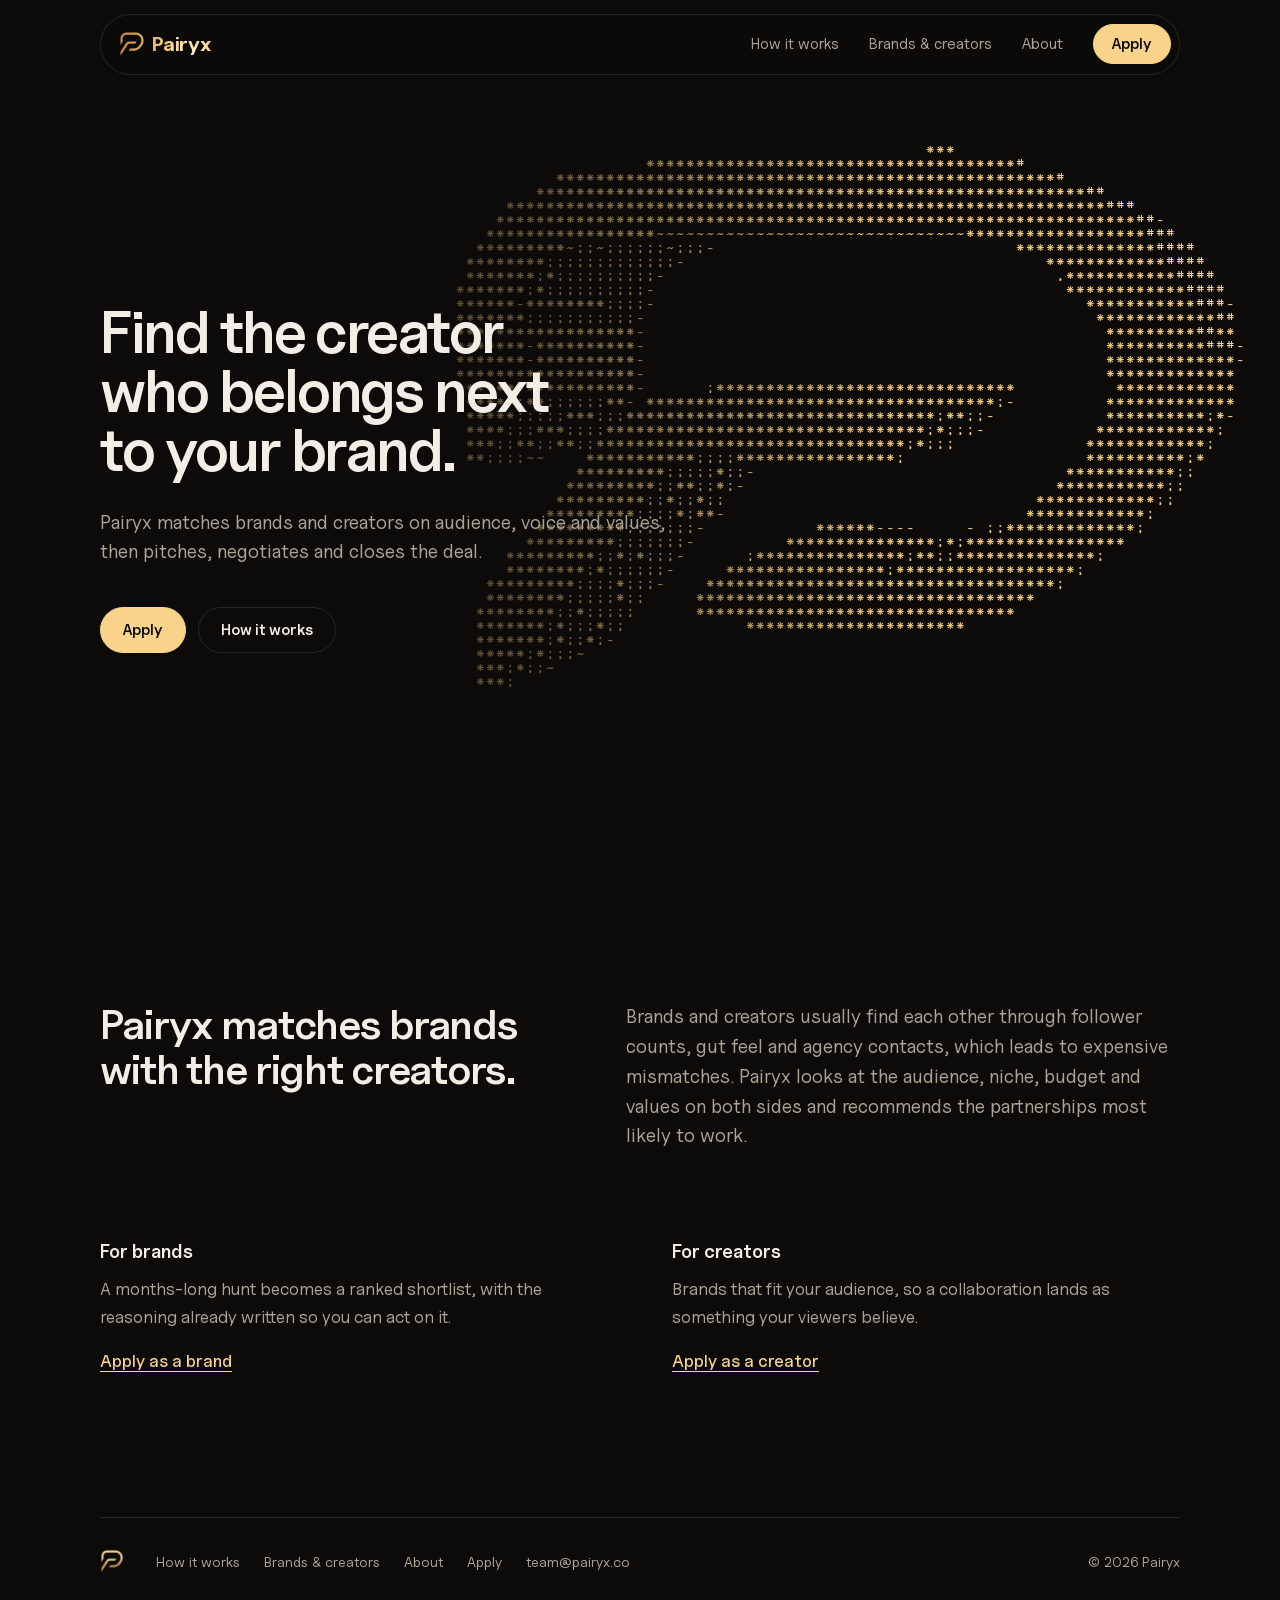
==== index.html @ a013f2ff "Make the logo one gold object and redo the phone menu The P and the wordmark are now a single lockup" ====
<!DOCTYPE html>
<html lang="en">
<head>
<meta charset="utf-8">
<meta name="viewport" content="width=device-width, initial-scale=1">
<title>Pairyx: brand and creator matchmaking</title>
<meta name="description" content="Pairyx matches brands and creators on audience, voice and values, then pitches, negotiates and closes the deal.">
<link rel="canonical" href="https://pairyx.co/">
<meta property="og:type" content="website">
<meta property="og:url" content="https://pairyx.co/">
<meta property="og:title" content="Pairyx: brand and creator matchmaking">
<meta property="og:description" content="Pairyx matches brands and creators on audience, voice and values, then pitches, negotiates and closes the deal.">
<meta property="og:image" content="https://pairyx.co/uploads/pairyx-og.png?v=2">
<meta property="og:image:width" content="1200">
<meta property="og:image:height" content="630">
<meta property="og:image:alt" content="The gold Pairyx logo over a global network world map">
<meta name="twitter:card" content="summary_large_image">
<meta name="twitter:title" content="Pairyx: brand and creator matchmaking">
<meta name="twitter:description" content="Pairyx matches brands and creators on audience, voice and values, then pitches, negotiates and closes the deal.">
<meta name="twitter:image" content="https://pairyx.co/uploads/pairyx-og.png?v=2">
<meta name="twitter:image:alt" content="The gold Pairyx logo over a global network world map">
<meta name="theme-color" content="#0c0b09">
<link rel="icon" type="image/png" sizes="512x512" href="/uploads/favicon-big.png?v=4">
<link rel="preconnect" href="https://fonts.googleapis.com">
<link rel="preconnect" href="https://fonts.gstatic.com" crossorigin>
<link rel="preload" href="/fonts/UncutSans-Variable.woff2" as="font" type="font/woff2" crossorigin>
<link href="https://fonts.googleapis.com/css2?family=Space+Mono&amp;display=swap" rel="stylesheet">
<link rel="stylesheet" href="/styles.css?v=8">
</head>
<body>
<a class="skip" href="#main">Skip to content</a>

<header class="nav" id="nav">
  <div class="nav-pill">
    <a class="brand" href="/" aria-label="Pairyx home"><svg class="lockup" viewBox="0 0 92 28" width="92" height="28" aria-hidden="true" focusable="false"><defs><radialGradient id="px-light" gradientUnits="userSpaceOnUse" cx="30" cy="8" r="78"><stop offset="0" stop-color="#fff5d8"/><stop offset=".3" stop-color="#f9d38a"/><stop offset=".72" stop-color="#d9a256"/><stop offset="1" stop-color="#b8823f"/></radialGradient><mask id="px-p" maskUnits="userSpaceOnUse" x="0" y="0" width="28" height="28"><image href="/uploads/PL-tight.png" x="0" y="1" width="26" height="26"/></mask></defs><g fill="url(#px-light)"><rect width="28" height="28" mask="url(#px-p)"/><text x="32.5" y="20.6">Pairyx</text></g></svg></a>
    <nav class="links" id="nav-links" aria-label="Main">
      <span class="links-hl" aria-hidden="true"></span>
      <a href="/how-it-works/">How it works<span class="sub">From brief to signed contract</span></a>
      <a href="/brands-and-creators/">Brands &amp; creators<span class="sub">What each side tells us</span></a>
      <a href="/about/">About<span class="sub">The three founders</span></a>
    </nav>
    <a class="btn btn-gold" href="/apply/"><span class="roll" data-label="Apply"><span>Apply</span></span></a>
    <button class="nav-toggle" type="button" aria-expanded="false" aria-controls="nav-links" aria-label="Menu"><span></span><span></span></button>
    <p class="menu-foot"><a href="mailto:team@pairyx.co">team@pairyx.co</a></p>
  </div>
</header>

<main id="main">
  <section class="hero">
    <div class="hero-ascii" aria-hidden="true"><pre id="px-ascii">                                                                                </pre></div>
    <div class="wrap">
      <div class="hero-copy">
        <h1>Find the creator who belongs next to your brand.</h1>
        <p class="lead">Pairyx matches brands and creators on audience, voice and values, then pitches, negotiates and closes the deal.</p>
        <div class="actions">
          <a class="btn btn-gold" href="/apply/"><span class="roll" data-label="Apply"><span>Apply</span></span></a>
          <a class="btn" href="/how-it-works/"><span class="roll" data-label="How it works"><span>How it works</span></span></a>
        </div>
      </div>
    </div>
  </section>

  <section class="section">
    <div class="wrap">
      <div class="intro">
        <h2>Pairyx matches brands with the right creators.</h2>
        <p class="lead">Brands and creators usually find each other through follower counts, gut feel and agency contacts, which leads to expensive mismatches. Pairyx looks at the audience, niche, budget and values on both sides and recommends the partnerships most likely to work.</p>
      </div>
      <div class="sides-brief">
        <div>
          <h3>For brands</h3>
          <p>A months-long hunt becomes a ranked shortlist, with the reasoning already written so you can act on it.</p>
          <a class="textlink" href="/apply/?role=brand">Apply as a brand</a>
        </div>
        <div>
          <h3>For creators</h3>
          <p>Brands that fit your audience, so a collaboration lands as something your viewers believe.</p>
          <a class="textlink" href="/apply/?role=creator">Apply as a creator</a>
        </div>
      </div>
    </div>
  </section>
</main>

<footer class="foot">
  <div class="wrap foot-in">
    <a href="/" aria-label="Pairyx home"><img src="/uploads/PL-tight.png" alt="" width="24" height="24"></a>
    <nav aria-label="Footer">
      <a href="/how-it-works/">How it works</a>
      <a href="/brands-and-creators/">Brands &amp; creators</a>
      <a href="/about/">About</a>
      <a href="/apply/">Apply</a>
      <a href="mailto:team@pairyx.co">team@pairyx.co</a>
    </nav>
    <span>© 2026 Pairyx</span>
  </div>
</footer>

<script src="/app.js?v=7"></script>
</body>
</html>
---- styles.css ----
/* Pairyx: shared styles for every page. Black and gold, set in Uncut Sans
   (Kasper Nordkvist, SIL OFL, /fonts) with headlines apart by weight and size;
   only the ASCII P keeps its own monospace (Space Mono). */

@font-face {
  font-family: 'Uncut Sans';
  src: url('/fonts/UncutSans-Variable.woff2') format('woff2');
  font-weight: 300 700;
  font-display: swap;
}

:root {
  --black: #0c0b09;
  --black-2: #15130f;
  --gold: #f9d38a;
  --gold-hi: #ffe4ad;
  --ink: #f2eee6;
  --ink-2: #aba497;     /* 8:1 on --black */
  --line: rgba(242, 238, 230, 0.12);
  --veil: rgba(242, 238, 230, 0.07);

  --font: 'Uncut Sans', -apple-system, BlinkMacSystemFont, 'Helvetica Neue', sans-serif;

  --wrap: 1160px;
  --gutter: clamp(20px, 4vw, 40px);
  --nav-space: 96px;    /* room for the floating nav */
  --ease: cubic-bezier(.16, .8, .3, 1);
  --ease-quart: cubic-bezier(.25, 1, .5, 1);
}

* { box-sizing: border-box; }
body {
  margin: 0;
  background: var(--black);
  color: var(--ink);
  font: 400 17px/1.65 var(--font);
  -webkit-font-smoothing: antialiased;
  overflow-x: hidden;
}
::selection { background: var(--gold); color: var(--black); }
img { display: block; max-width: 100%; }
a { color: inherit; }
:focus-visible { outline: 2px solid var(--gold); outline-offset: 3px; }

.skip { position: absolute; left: -9999px; top: 8px; z-index: 100; background: var(--gold); color: var(--black); padding: 8px 14px; text-decoration: none; }
.skip:focus { left: 8px; }

.wrap { max-width: var(--wrap); margin: 0 auto; padding: 0 var(--gutter); }

/* ---------------------------------------------------------------- type */

h1, h2 { font-weight: 600; letter-spacing: -0.035em; margin: 0; text-wrap: balance; }
h1 { font-size: clamp(42px, 5.4vw, 80px); line-height: 1; }
h2 { font-size: clamp(30px, 3.2vw, 44px); line-height: 1.08; letter-spacing: -0.028em; }
h3 { font-size: 19px; font-weight: 600; line-height: 1.35; margin: 0; }
p { margin: 0; }
.lead { font-size: clamp(18px, 1.5vw, 21px); line-height: 1.55; color: var(--ink-2); max-width: 36em; }

/* ---------------------------------------------------------------- buttons */

.btn {
  display: inline-flex; align-items: center; justify-content: center;
  min-height: 46px; padding: 0 22px; border-radius: 100px;
  border: 1px solid var(--line); background: transparent; color: var(--ink);
  font: 600 15px/1 var(--font); text-decoration: none; cursor: pointer;
  transition: background-color .25s, border-color .25s, color .25s, transform .2s var(--ease-quart);
}
.btn:hover { border-color: rgba(242, 238, 230, 0.32); background: var(--veil); }
.btn:active { transform: scale(0.97); }
.btn-gold { background: var(--gold); border-color: var(--gold); color: var(--black); }
.btn-gold:hover { background: var(--gold-hi); border-color: var(--gold-hi); }
.actions { display: flex; flex-wrap: wrap; gap: 12px; }

/* The label rolls up on hover and a copy rolls in under it. The copy is a
   pseudo-element with empty alt text, so screen readers hear the label once. */
.roll { display: inline-grid; overflow: hidden; line-height: 1.25; }
.roll > span, .roll::after { grid-area: 1 / 1; transition: transform .45s var(--ease-quart); }
.roll::after { content: attr(data-label); content: attr(data-label) / ""; transform: translateY(110%); }
.btn:hover .roll > span { transform: translateY(-110%); }
.btn:hover .roll::after { transform: none; }

.textlink { color: var(--gold); font-weight: 500; text-decoration: underline; text-decoration-thickness: 1px; text-underline-offset: 4px; transition: color .2s; }
.textlink:hover { color: var(--ink); }

/* ---------------------------------------------------------------- nav: a floating pill */

.nav { position: fixed; top: 14px; left: 0; right: 0; z-index: 50; padding: 0 var(--gutter); pointer-events: none; }
.nav-pill {
  pointer-events: auto; max-width: 1080px; margin: 0 auto;
  display: flex; align-items: center; gap: 6px; min-height: 58px; padding: 8px 8px 8px 18px;
  border-radius: 99px; border: 1px solid rgba(242, 238, 230, 0.1);
  background: rgba(12, 11, 9, 0.5);
  -webkit-backdrop-filter: blur(14px) saturate(140%); backdrop-filter: blur(14px) saturate(140%);
  transition: background-color .3s;
}
.nav.is-scrolled .nav-pill { background: rgba(12, 11, 9, 0.82); }

.brand { display: flex; align-items: center; gap: 10px; text-decoration: none; margin-right: auto; }
/* The logo is one object: the P and a bold "Pairyx" share a single gold light,
   as in the brand's own lockup. app.js moves the light (#px-light) so it drifts
   and leans toward the pointer. */
.lockup { display: block; width: 92px; height: 28px; overflow: visible; transition: transform .5s var(--ease-quart); }
.lockup text { font-family: var(--font); font-size: 20px; font-weight: 700; letter-spacing: -0.02em; }
.lockup mask { mask-type: alpha; }
.brand:hover .lockup { transform: scale(1.04); }

.links { position: relative; display: flex; gap: 2px; margin-right: 10px; }
.links a { position: relative; z-index: 1; padding: 9px 14px; border-radius: 99px; color: var(--ink-2); font-size: 15px; text-decoration: none; transition: color .2s; }
.links a:hover, .links a[aria-current="page"] { color: var(--ink); }
/* the current page wears a small gold dot */
.links .sub, .menu-foot { display: none; }
.links a[aria-current="page"]::after { content: ''; position: absolute; left: 50%; bottom: 2px; width: 4px; height: 4px; border-radius: 50%; background: var(--gold); transform: translateX(-50%); }
/* a soft pill that slides to whichever link you point at */
.links-hl { position: absolute; z-index: 0; top: 0; left: 0; height: 100%; width: var(--hl-w, 0); border-radius: 99px; background: var(--veil); opacity: 0; transform: translateX(var(--hl-x, 0)); transition: transform .4s var(--ease-quart), width .4s var(--ease-quart), opacity .2s; pointer-events: none; }
.links-hl.is-on { opacity: 1; }
.nav .btn { min-height: 40px; padding: 0 18px; }

.nav-toggle { display: none; width: 40px; height: 40px; border-radius: 50%; border: 1px solid var(--line); background: transparent; color: var(--ink); cursor: pointer; flex-direction: column; align-items: center; justify-content: center; gap: 5px; padding: 0; }
.nav-toggle span { display: block; width: 15px; height: 1.5px; border-radius: 1px; background: currentColor; transition: transform .35s var(--ease-quart); }
.nav.is-open .nav-toggle span:first-child { transform: translateY(3.25px) rotate(45deg); }
.nav.is-open .nav-toggle span:last-child { transform: translateY(-3.25px) rotate(-45deg); }

/* ---------------------------------------------------------------- page scaffolding */

.page-head { padding: calc(var(--nav-space) + clamp(40px, 7vw, 96px)) 0 clamp(40px, 5vw, 72px); }
.page-head .lead { margin-top: 24px; }
.section { padding: clamp(56px, 8vw, 112px) 0; }
.closing { padding: clamp(56px, 8vw, 112px) 0 clamp(80px, 10vw, 136px); }
.closing h2 { max-width: 14em; }
.closing p { margin-top: 18px; }
.closing .actions { margin-top: 32px; }

/* one quiet arrival per page: the headline, then what follows it */
@media (prefers-reduced-motion: no-preference) {
  .hero-copy > *, .page-head .wrap > * { animation: rise .9s var(--ease-quart) both; }
  .hero-copy > :nth-child(2), .page-head .wrap > :nth-child(2) { animation-delay: .08s; }
  .hero-copy > :nth-child(3) { animation-delay: .16s; }
  @keyframes rise { from { opacity: 0; transform: translateY(14px); } to { opacity: 1; transform: none; } }

}

/* ---------------------------------------------------------------- home */

.hero { position: relative; overflow: hidden; min-height: 100svh; display: flex; align-items: center; padding-top: 56px; }
.hero-ascii { position: absolute; right: -2%; top: 0; bottom: 0; display: flex; align-items: center; pointer-events: none; }
#px-ascii {
  font-family: 'Space Mono', monospace; font-size: clamp(7px, 1.2vw, 14px); line-height: 1; letter-spacing: 1px;
  white-space: pre; margin: 0; color: var(--gold); user-select: none;
}
/* keeps the headline readable where it crosses the P */
.hero::after { content: ''; position: absolute; inset: 0; pointer-events: none; background: linear-gradient(90deg, rgba(12, 11, 9, 0.94) 0%, rgba(12, 11, 9, 0.6) 42%, rgba(12, 11, 9, 0) 70%); }
.hero .wrap { position: relative; z-index: 1; width: 100%; }
.hero-copy { max-width: 600px; padding: 72px 0; }
.hero-copy h1 { font-size: clamp(42px, 4.6vw, 68px); }
.hero-copy .lead { margin-top: 28px; max-width: 30em; }
.hero-copy .actions { margin-top: 40px; }

.intro { display: grid; grid-template-columns: minmax(0, 5fr) minmax(0, 6fr); gap: 24px 64px; align-items: start; }
.sides-brief { margin-top: clamp(56px, 7vw, 88px); display: grid; grid-template-columns: repeat(2, minmax(0, 1fr)); gap: 40px 64px; }
.sides-brief p { margin-top: 10px; color: var(--ink-2); max-width: 30em; }
.sides-brief .textlink { display: inline-block; margin-top: 16px; }

/* ---------------------------------------------------------------- how it works */

.steps { list-style: none; margin: 0; padding: 0; counter-reset: step; display: grid; gap: clamp(36px, 4vw, 52px); }
.steps li { counter-increment: step; display: grid; grid-template-columns: 96px minmax(0, 1fr); gap: 0 32px; }
.steps li::before { content: counter(step); font-size: 52px; font-weight: 300; letter-spacing: -0.04em; line-height: 0.9; color: var(--gold); grid-row: span 2; font-variant-numeric: tabular-nums; }
.steps h2 { font-size: 19px; line-height: 1.35; letter-spacing: -0.01em; }
.steps p { color: var(--ink-2); max-width: 40em; margin-top: 8px; }

.split { display: grid; grid-template-columns: minmax(0, 5fr) minmax(0, 6fr); gap: 24px 64px; align-items: start; }
.split p + p { margin-top: 16px; }
.split .muted { color: var(--ink-2); }

.terms { margin: 0; display: grid; grid-template-columns: repeat(2, minmax(0, 1fr)); gap: 28px 48px; }
.terms dt { font-weight: 600; }
.terms dd { margin: 6px 0 0; color: var(--ink-2); }

/* ---------------------------------------------------------------- brands and creators */

.pair { display: grid; grid-template-columns: repeat(2, minmax(0, 1fr)); gap: 16px; padding-bottom: clamp(56px, 8vw, 112px); }
.pair > section { padding: clamp(28px, 4vw, 44px); border-radius: 28px; background: var(--black-2); }
.pair .lead { margin-top: 16px; font-size: 18px; }
.pair h3 { margin-top: 36px; font-size: 15px; color: var(--ink-2); font-weight: 500; }
/* what each side shares, as a row of pills */
.fields { list-style: none; margin: 14px 0 0; padding: 0; display: flex; flex-wrap: wrap; gap: 8px; }
.fields li { padding: 8px 14px; border-radius: 99px; border: 1px solid var(--line); font-size: 15px; line-height: 1.3; }
.pair .note { margin-top: 24px; color: var(--ink-2); font-size: 15px; }
.pair .btn { margin-top: 28px; }

/* ---------------------------------------------------------------- about: founders */

.founders-wrap { padding-bottom: clamp(56px, 8vw, 112px); }
.founders { display: grid; grid-template-columns: repeat(3, minmax(0, 1fr)); gap: 16px; }
.founder { background: var(--black-2); border-radius: 28px; overflow: hidden; }
.founder-photo { position: relative; aspect-ratio: 1 / 1.05; overflow: hidden; background: #1b1914; }
/* The reveal: black and white until you point at, or scroll to, a founder */
.founder-photo img {
  position: absolute; inset: 0; width: 100%; height: 100%; object-fit: cover; object-position: center 18%;
  filter: grayscale(1) brightness(0.9); transition: filter .5s var(--ease), transform .6s var(--ease);
}
.founder:hover .founder-photo img, .founder:focus-within .founder-photo img, .founder.is-on .founder-photo img { filter: none; transform: scale(1.03); }
.founder-text { padding: 24px 26px 30px; }
.founder h2 { font-size: 26px; line-height: 1.1; letter-spacing: -0.025em; }
.founder .role { margin-top: 6px; font-size: 14px; color: var(--gold); }
.founder .bio { margin-top: 14px; color: var(--ink-2); font-size: 15.5px; }
.founder .textlink { display: inline-block; margin-top: 16px; font-size: 15px; }

/* ---------------------------------------------------------------- footer */

.foot { padding: 40px 0 48px; font-size: 14px; color: var(--ink-2); }
.foot-in { position: relative; display: flex; flex-wrap: wrap; align-items: center; gap: 20px 32px; padding-top: 32px; }
/* the rule spans the content, not the side gutters */
.foot-in::before { content: ''; position: absolute; top: 0; left: var(--gutter); right: var(--gutter); height: 1px; background: var(--line); }
.foot-in > a:first-child img { width: 24px; height: 24px; object-fit: contain; }
.foot nav { display: flex; flex-wrap: wrap; gap: 12px 24px; margin-right: auto; }
.foot a { text-decoration: none; transition: color .2s; }
.foot a:hover { color: var(--ink); }

/* ---------------------------------------------------------------- responsive */

@media (max-width: 1099px) {
  .intro, .split { grid-template-columns: minmax(0, 1fr); }
  .terms { grid-template-columns: repeat(2, minmax(0, 1fr)); }
  /* founders become wide cards, photo beside the words */
  .founders { grid-template-columns: minmax(0, 1fr); max-width: 760px; }
  .founder { display: grid; grid-template-columns: minmax(0, 5fr) minmax(0, 7fr); }
  .founder-photo { aspect-ratio: auto; min-height: 260px; }
  .founder-text { align-self: center; padding: 28px 30px; }
  /* the P stops sharing space with the headline and sits above it, whole */
  .hero { flex-direction: column; align-items: stretch; min-height: 0; padding-top: var(--nav-space); }
  .hero-ascii { position: relative; right: auto; justify-content: center; margin: 0 -50%; }
  /* the engine draws the P 8 columns right of centre; pull it back to centre */
  #px-ascii { font-size: clamp(4px, 1.42vw, 9px); transform: translateX(calc(-8 * (0.6em + 1px))); }
  .hero::after { display: none; }
  .hero-copy { max-width: 640px; padding: 8px 0 56px; }
}
/* a phone held sideways: no height to stack, so the P takes its own column */
@media (max-width: 1099px) and (max-height: 520px) and (orientation: landscape) {
  .hero { display: grid; grid-template-columns: minmax(0, 1fr) minmax(0, 1fr); align-items: center; }
  .hero .wrap { grid-area: 1 / 1; }
  .hero-ascii { grid-area: 1 / 2; margin: 0; }
  #px-ascii { font-size: 4.5px; }
  .hero-copy { padding: 16px 0 40px; }
  .hero-copy h1 { font-size: 34px; }
}
@media (max-width: 760px) {
  :root { --nav-space: 84px; }
  .nav { top: 10px; }
  /* the pill keeps the logo, Apply and a menu button; the links fold out below */
  .nav-pill { border-radius: 30px; padding-left: 14px; }
  .nav-toggle { display: inline-flex; }
  .links, .links-hl { display: none; }
  /* open: the pill becomes a panel the height of the screen */
  .nav.is-open { bottom: 10px; }
  html.menu-open { overflow: hidden; }
  .nav.is-open .nav-pill {
    height: 100%; display: grid; grid-template-columns: minmax(0, 1fr) auto auto; grid-template-rows: auto minmax(0, 1fr) auto;
    align-items: center; gap: 6px; padding: 8px 8px 22px 14px; border-radius: 30px; background: var(--black-2);
  }
  .nav.is-open .links { display: flex; grid-column: 1 / -1; grid-row: 2; flex-direction: column; justify-content: center; gap: 4px; margin: 0; padding: 0 6px; }
  .nav.is-open .links a { display: block; padding: 12px 0; font-size: 36px; font-weight: 600; letter-spacing: -0.035em; line-height: 1.05; color: var(--ink); }
  .nav.is-open .links a[aria-current="page"] { color: var(--gold); }
  .nav.is-open .links a[aria-current="page"]::after { display: none; }
  .nav.is-open .links .sub { display: block; margin-top: 6px; font-size: 15px; font-weight: 400; letter-spacing: 0; line-height: 1.4; color: var(--ink-2); }
  .nav.is-open .menu-foot { display: block; grid-column: 1 / -1; grid-row: 3; margin: 0; padding: 0 6px; font-size: 15px; color: var(--ink-2); }
  .menu-foot a { display: inline-flex; align-items: center; min-height: 44px; text-decoration: none; }

  .section { padding: 48px 0; }
  .closing { padding: 48px 0 72px; }
  .page-head { padding: calc(var(--nav-space) + 32px) 0 32px; }
  .hero-copy { padding-bottom: 40px; }
  .terms { grid-template-columns: minmax(0, 1fr); }
  .pair { grid-template-columns: minmax(0, 1fr); }
  .pair > section { padding: 26px 22px; border-radius: 24px; }
  .sides-brief { grid-template-columns: minmax(0, 1fr); gap: 32px; }
  .steps li { grid-template-columns: 48px minmax(0, 1fr); gap: 0 16px; }
  .steps li::before { font-size: 36px; }
  .actions .btn { flex: 1 1 auto; }
}
@media (max-width: 599px) {
  /* founders stack again: the photo leads, a little shorter than square */
  .founders { max-width: none; }
  .founder { display: block; border-radius: 24px; }
  .founder-photo { aspect-ratio: 1 / 0.92; min-height: 0; }
  .founder-text { padding: 22px 22px 26px; }
  /* the footer becomes a tidy two-column list of links */
  .foot nav { display: grid; grid-template-columns: repeat(2, minmax(0, 1fr)); gap: 0 16px; width: 100%; margin-right: 0; }
  .foot nav a { display: flex; align-items: center; min-height: 44px; font-size: 15px; }
  .foot-in { gap: 8px 24px; }
}

/* ---------------------------------------------------------------- touch */

html { -webkit-tap-highlight-color: transparent; }
.foot { padding-bottom: calc(48px + env(safe-area-inset-bottom)); }
/* Fingers need 44px. Anything tappable on a touch screen gets at least that. */
@media (pointer: coarse) {
  .nav .btn, .btn { min-height: 46px; }
  .nav .btn { min-height: 44px; }
  .nav-toggle { width: 44px; height: 44px; }
  .brand { min-height: 44px; padding-right: 6px; }
  .links a { min-height: 44px; display: flex; align-items: center; }
  .textlink { display: inline-flex; align-items: center; min-height: 44px; }
  p .textlink { display: inline; min-height: 0; }
  .foot-in > a:first-child { display: flex; align-items: center; justify-content: center; width: 44px; height: 44px; margin-left: -10px; }
  .foot nav a { display: inline-flex; align-items: center; min-height: 44px; }
  .textlink:active, .foot a:active { opacity: .6; }
}
/* Hover-only flourishes stay on devices that can hover, so a tap never leaves
   a button stuck mid-roll or the logo stuck tilted. */
@media (hover: none) {
  .btn:hover { border-color: var(--line); background: transparent; }
  .btn-gold:hover { background: var(--gold); border-color: var(--gold); }
  .btn:hover .roll > span { transform: none; }
  .btn:hover .roll::after { transform: translateY(110%); }
  .brand:hover .lockup { transform: none; }
  .brand:active .lockup { transform: scale(0.97); }
}

@media (max-width: 760px) and (prefers-reduced-motion: no-preference) {
  /* the pill opens downward into the panel, then the links rise in one by one */
  .nav.is-open .nav-pill { animation: sheet .5s var(--ease-quart); }
  .nav.is-open .links a, .nav.is-open .menu-foot { animation: menu-in .55s var(--ease-quart) both; }
  .nav.is-open .links a:nth-of-type(1) { animation-delay: .1s; }
  .nav.is-open .links a:nth-of-type(2) { animation-delay: .16s; }
  .nav.is-open .links a:nth-of-type(3) { animation-delay: .22s; }
  .nav.is-open .menu-foot { animation-delay: .3s; }
  @keyframes sheet { from { clip-path: inset(0 0 calc(100% - 60px) 0 round 30px); } to { clip-path: inset(0 0 0 0 round 30px); } }
  @keyframes menu-in { from { opacity: 0; transform: translateY(16px); } to { opacity: 1; transform: none; } }
}
@media (prefers-reduced-motion: reduce) {
  .founder-photo img, .roll > span, .roll::after, .lockup, .links-hl { transition: none; }
}
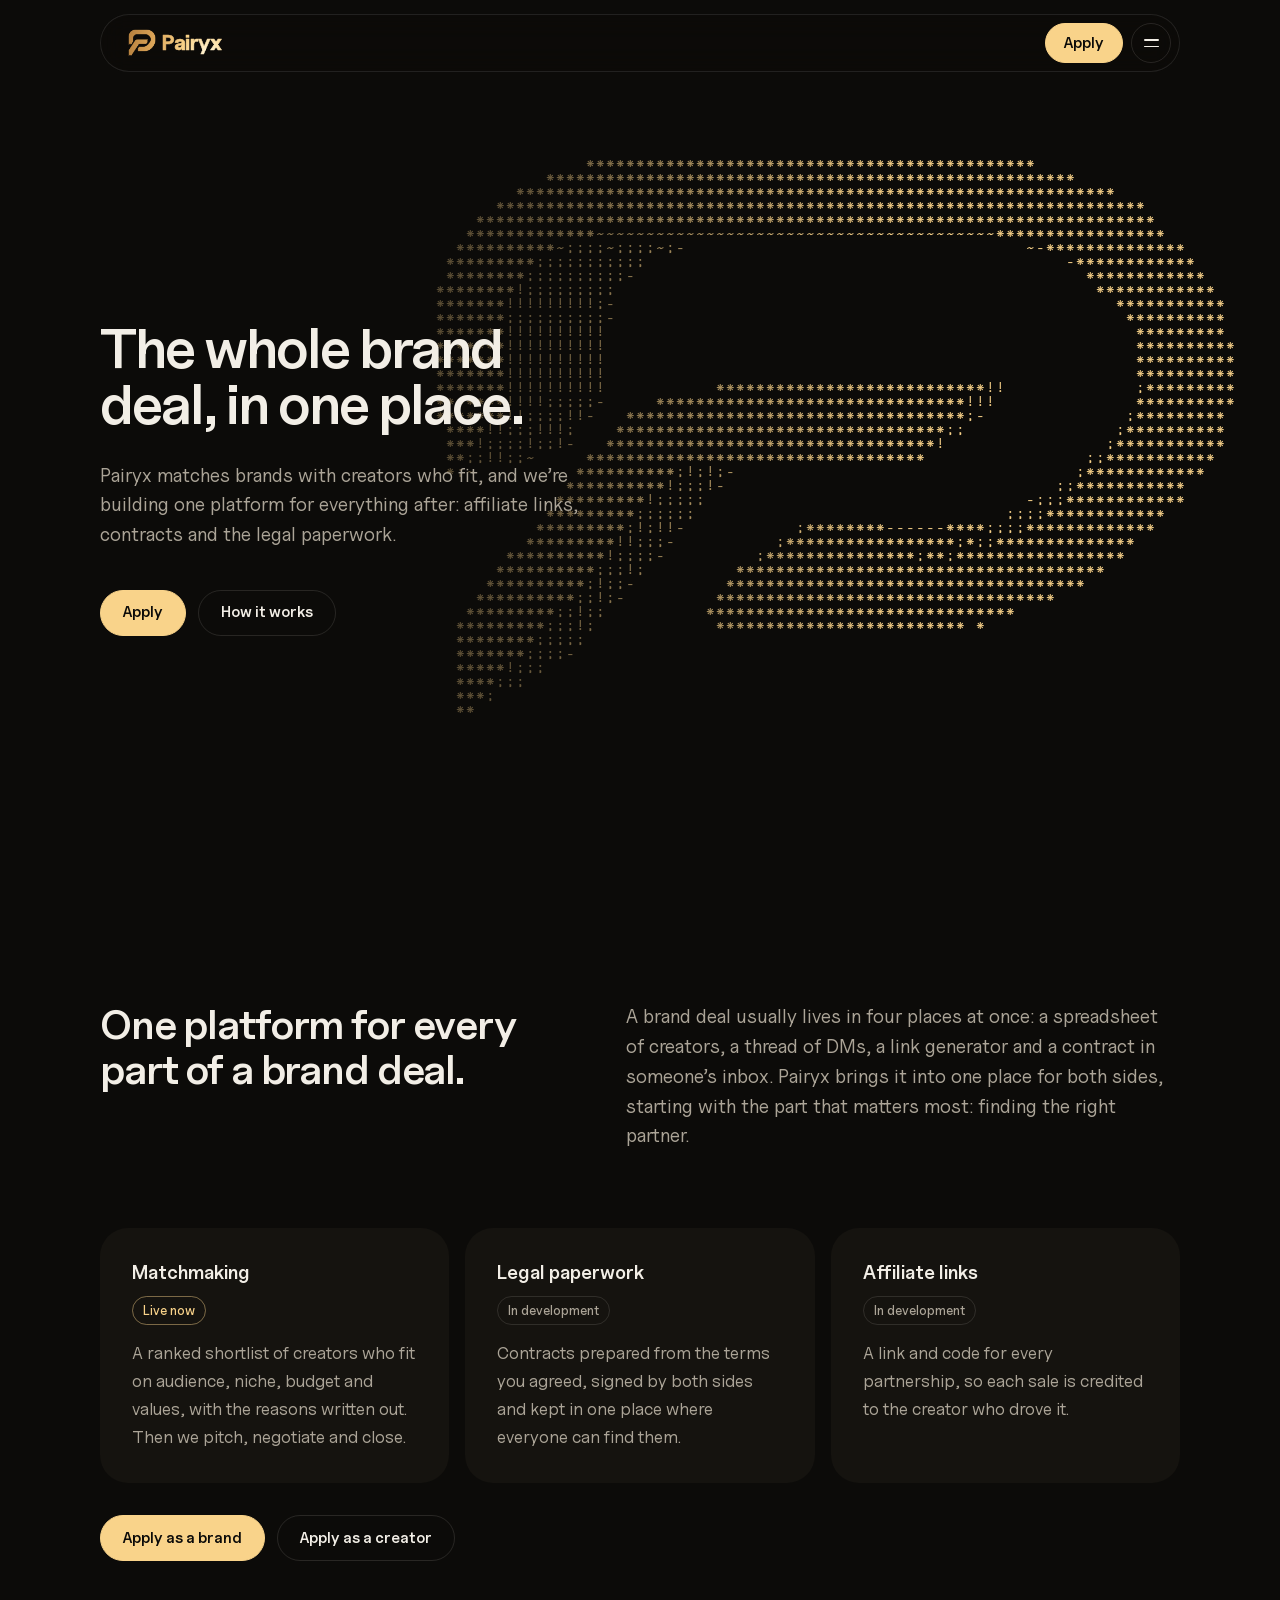
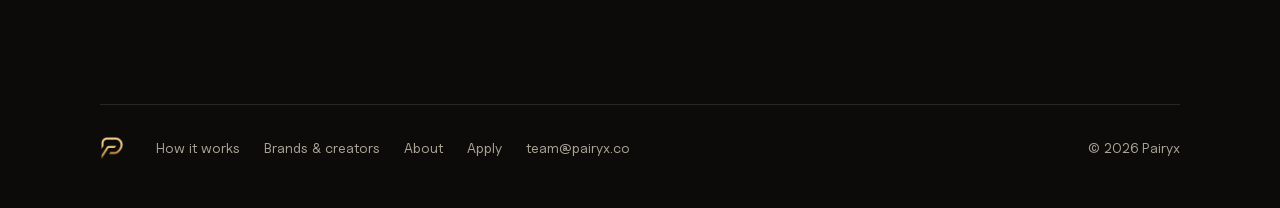
==== commit b3c39945: "Say what Pairyx is becoming, and simplify the pill The copy now leads with the whole brand deal: Pai" ====
--- a/index.html
+++ b/index.html
@@ -3,20 +3,20 @@
 <head>
 <meta charset="utf-8">
 <meta name="viewport" content="width=device-width, initial-scale=1">
-<title>Pairyx: brand and creator matchmaking</title>
-<meta name="description" content="Pairyx matches brands and creators on audience, voice and values, then pitches, negotiates and closes the deal.">
+<title>Pairyx: the whole brand deal, in one place</title>
+<meta name="description" content="Pairyx matches brands with the creators who fit them, and is building one platform for the whole brand deal, from affiliate links to the legal paperwork.">
 <link rel="canonical" href="https://pairyx.co/">
 <meta property="og:type" content="website">
 <meta property="og:url" content="https://pairyx.co/">
-<meta property="og:title" content="Pairyx: brand and creator matchmaking">
-<meta property="og:description" content="Pairyx matches brands and creators on audience, voice and values, then pitches, negotiates and closes the deal.">
+<meta property="og:title" content="Pairyx: the whole brand deal, in one place">
+<meta property="og:description" content="Pairyx matches brands with the creators who fit them, and is building one platform for the whole brand deal, from affiliate links to the legal paperwork.">
 <meta property="og:image" content="https://pairyx.co/uploads/pairyx-og.png?v=2">
 <meta property="og:image:width" content="1200">
 <meta property="og:image:height" content="630">
 <meta property="og:image:alt" content="The gold Pairyx logo over a global network world map">
 <meta name="twitter:card" content="summary_large_image">
-<meta name="twitter:title" content="Pairyx: brand and creator matchmaking">
-<meta name="twitter:description" content="Pairyx matches brands and creators on audience, voice and values, then pitches, negotiates and closes the deal.">
+<meta name="twitter:title" content="Pairyx: the whole brand deal, in one place">
+<meta name="twitter:description" content="Pairyx matches brands with the creators who fit them, and is building one platform for the whole brand deal, from affiliate links to the legal paperwork.">
 <meta name="twitter:image" content="https://pairyx.co/uploads/pairyx-og.png?v=2">
 <meta name="twitter:image:alt" content="The gold Pairyx logo over a global network world map">
 <meta name="theme-color" content="#0c0b09">
@@ -25,22 +25,21 @@
 <link rel="preconnect" href="https://fonts.gstatic.com" crossorigin>
 <link rel="preload" href="/fonts/UncutSans-Variable.woff2" as="font" type="font/woff2" crossorigin>
 <link href="https://fonts.googleapis.com/css2?family=Space+Mono&amp;display=swap" rel="stylesheet">
-<link rel="stylesheet" href="/styles.css?v=8">
+<link rel="stylesheet" href="/styles.css?v=9">
 </head>
 <body>
 <a class="skip" href="#main">Skip to content</a>
 
 <header class="nav" id="nav">
   <div class="nav-pill">
-    <a class="brand" href="/" aria-label="Pairyx home"><svg class="lockup" viewBox="0 0 92 28" width="92" height="28" aria-hidden="true" focusable="false"><defs><radialGradient id="px-light" gradientUnits="userSpaceOnUse" cx="30" cy="8" r="78"><stop offset="0" stop-color="#fff5d8"/><stop offset=".3" stop-color="#f9d38a"/><stop offset=".72" stop-color="#d9a256"/><stop offset="1" stop-color="#b8823f"/></radialGradient><mask id="px-p" maskUnits="userSpaceOnUse" x="0" y="0" width="28" height="28"><image href="/uploads/PL-tight.png" x="0" y="1" width="26" height="26"/></mask></defs><g fill="url(#px-light)"><rect width="28" height="28" mask="url(#px-p)"/><text x="32.5" y="20.6">Pairyx</text></g></svg></a>
+    <a class="brand" href="/" aria-label="Pairyx home"><svg class="lockup" viewBox="0 0 98 30" width="98" height="30" aria-hidden="true" focusable="false"><defs><radialGradient id="px-light" gradientUnits="userSpaceOnUse" cx="30" cy="8" r="80"><stop class="s0" offset="0" stop-color="#fff5d8"/><stop class="s1" offset=".3" stop-color="#f9d38a"/><stop class="s2" offset=".72" stop-color="#d9a256"/><stop class="s3" offset="1" stop-color="#b8823f"/></radialGradient><filter id="px-bold" x="-10%" y="-10%" width="120%" height="120%"><feMorphology operator="dilate" radius="0.75"/></filter><mask id="px-p" maskUnits="userSpaceOnUse" x="0" y="0" width="32" height="30"><image href="/uploads/PL-tight.png" x="1" y="1" width="28" height="28" filter="url(#px-bold)"/></mask></defs><g fill="url(#px-light)"><rect width="32" height="30" mask="url(#px-p)"/><text x="35" y="22" stroke="url(#px-light)" stroke-width=".55" stroke-linejoin="round" paint-order="stroke">Pairyx</text></g></svg></a>
+    <a class="btn btn-gold" href="/apply/">Apply</a>
+    <button class="nav-toggle" type="button" aria-expanded="false" aria-controls="nav-links" aria-label="Menu"><span></span><span></span></button>
     <nav class="links" id="nav-links" aria-label="Main">
-      <span class="links-hl" aria-hidden="true"></span>
-      <a href="/how-it-works/">How it works<span class="sub">From brief to signed contract</span></a>
-      <a href="/brands-and-creators/">Brands &amp; creators<span class="sub">What each side tells us</span></a>
-      <a href="/about/">About<span class="sub">The three founders</span></a>
+      <a href="/how-it-works/"><span class="t">How it works</span><span class="sub">From brief to signed contract</span></a>
+      <a href="/brands-and-creators/"><span class="t">Brands &amp; creators</span><span class="sub">What each side tells us</span></a>
+      <a href="/about/"><span class="t">About</span><span class="sub">The three founders</span></a>
     </nav>
-    <a class="btn btn-gold" href="/apply/"><span class="roll" data-label="Apply"><span>Apply</span></span></a>
-    <button class="nav-toggle" type="button" aria-expanded="false" aria-controls="nav-links" aria-label="Menu"><span></span><span></span></button>
     <p class="menu-foot"><a href="mailto:team@pairyx.co">team@pairyx.co</a></p>
   </div>
 </header>
@@ -50,11 +49,11 @@
     <div class="hero-ascii" aria-hidden="true"><pre id="px-ascii">                                                                                </pre></div>
     <div class="wrap">
       <div class="hero-copy">
-        <h1>Find the creator who belongs next to your brand.</h1>
-        <p class="lead">Pairyx matches brands and creators on audience, voice and values, then pitches, negotiates and closes the deal.</p>
+        <h1>The whole brand deal, in one place.</h1>
+        <p class="lead">Pairyx matches brands with creators who fit, and we’re building one platform for everything after: affiliate links, contracts and the legal paperwork.</p>
         <div class="actions">
-          <a class="btn btn-gold" href="/apply/"><span class="roll" data-label="Apply"><span>Apply</span></span></a>
-          <a class="btn" href="/how-it-works/"><span class="roll" data-label="How it works"><span>How it works</span></span></a>
+          <a class="btn btn-gold" href="/apply/">Apply</a>
+          <a class="btn" href="/how-it-works/">How it works</a>
         </div>
       </div>
     </div>
@@ -63,20 +62,29 @@
   <section class="section">
     <div class="wrap">
       <div class="intro">
-        <h2>Pairyx matches brands with the right creators.</h2>
-        <p class="lead">Brands and creators usually find each other through follower counts, gut feel and agency contacts, which leads to expensive mismatches. Pairyx looks at the audience, niche, budget and values on both sides and recommends the partnerships most likely to work.</p>
+        <h2>One platform for every part of a brand deal.</h2>
+        <p class="lead">A brand deal usually lives in four places at once: a spreadsheet of creators, a thread of DMs, a link generator and a contract in someone’s inbox. Pairyx brings it into one place for both sides, starting with the part that matters most: finding the right partner.</p>
       </div>
-      <div class="sides-brief">
+      <div class="platform">
         <div>
-          <h3>For brands</h3>
-          <p>A months-long hunt becomes a ranked shortlist, with the reasoning already written so you can act on it.</p>
-          <a class="textlink" href="/apply/?role=brand">Apply as a brand</a>
+          <h3>Matchmaking</h3>
+          <p class="status is-live">Live now</p>
+          <p>A ranked shortlist of creators who fit on audience, niche, budget and values, with the reasons written out. Then we pitch, negotiate and close.</p>
         </div>
         <div>
-          <h3>For creators</h3>
-          <p>Brands that fit your audience, so a collaboration lands as something your viewers believe.</p>
-          <a class="textlink" href="/apply/?role=creator">Apply as a creator</a>
+          <h3>Legal paperwork</h3>
+          <p class="status">In development</p>
+          <p>Contracts prepared from the terms you agreed, signed by both sides and kept in one place where everyone can find them.</p>
         </div>
+        <div>
+          <h3>Affiliate links</h3>
+          <p class="status">In development</p>
+          <p>A link and code for every partnership, so each sale is credited to the creator who drove it.</p>
+        </div>
+      </div>
+      <div class="actions platform-actions">
+        <a class="btn btn-gold" href="/apply/?role=brand">Apply as a brand</a>
+        <a class="btn" href="/apply/?role=creator">Apply as a creator</a>
       </div>
     </div>
   </section>
@@ -96,6 +104,6 @@
   </div>
 </footer>
 
-<script src="/app.js?v=7"></script>
+<script src="/app.js?v=8"></script>
 </body>
 </html>
--- a/styles.css
+++ b/styles.css
@@ -71,23 +71,17 @@
 .btn-gold:hover { background: var(--gold-hi); border-color: var(--gold-hi); }
 .actions { display: flex; flex-wrap: wrap; gap: 12px; }
 
-/* The label rolls up on hover and a copy rolls in under it. The copy is a
-   pseudo-element with empty alt text, so screen readers hear the label once. */
-.roll { display: inline-grid; overflow: hidden; line-height: 1.25; }
-.roll > span, .roll::after { grid-area: 1 / 1; transition: transform .45s var(--ease-quart); }
-.roll::after { content: attr(data-label); content: attr(data-label) / ""; transform: translateY(110%); }
-.btn:hover .roll > span { transform: translateY(-110%); }
-.btn:hover .roll::after { transform: none; }
-
 .textlink { color: var(--gold); font-weight: 500; text-decoration: underline; text-decoration-thickness: 1px; text-underline-offset: 4px; transition: color .2s; }
 .textlink:hover { color: var(--ink); }
 
 /* ---------------------------------------------------------------- nav: a floating pill */
 
+/* The pill holds only the logo, Apply and the menu button; the pages live in
+   the menu, which opens out of the pill itself. */
 .nav { position: fixed; top: 14px; left: 0; right: 0; z-index: 50; padding: 0 var(--gutter); pointer-events: none; }
 .nav-pill {
   pointer-events: auto; max-width: 1080px; margin: 0 auto;
-  display: flex; align-items: center; gap: 6px; min-height: 58px; padding: 8px 8px 8px 18px;
+  display: flex; align-items: center; gap: 8px; min-height: 58px; padding: 8px 8px 8px 26px;
   border-radius: 99px; border: 1px solid rgba(242, 238, 230, 0.1);
   background: rgba(12, 11, 9, 0.5);
   -webkit-backdrop-filter: blur(14px) saturate(140%); backdrop-filter: blur(14px) saturate(140%);
@@ -95,30 +89,44 @@
 }
 .nav.is-scrolled .nav-pill { background: rgba(12, 11, 9, 0.82); }
 
-.brand { display: flex; align-items: center; gap: 10px; text-decoration: none; margin-right: auto; }
-/* The logo is one object: the P and a bold "Pairyx" share a single gold light,
-   as in the brand's own lockup. app.js moves the light (#px-light) so it drifts
-   and leans toward the pointer. */
-.lockup { display: block; width: 92px; height: 28px; overflow: visible; transition: transform .5s var(--ease-quart); }
-.lockup text { font-family: var(--font); font-size: 20px; font-weight: 700; letter-spacing: -0.02em; }
+.brand { display: flex; align-items: center; text-decoration: none; margin-right: auto; }
+/* The logo is one object: a heavier P and a bold "Pairyx" share a single light.
+   It starts gold and turns white as the page scrolls (app.js sets --w from 0
+   to 1), and the light drifts and leans toward the pointer. */
+.lockup { --w: 0; display: block; width: 98px; height: 30px; overflow: visible; transition: transform .5s var(--ease-quart); }
+.lockup text { font-family: var(--font); font-size: 21px; font-weight: 700; letter-spacing: -0.02em; }
 .lockup mask { mask-type: alpha; }
+.lockup .s0 { stop-color: color-mix(in oklab, #fff5d8, #ffffff calc(var(--w) * 100%)); }
+.lockup .s1 { stop-color: color-mix(in oklab, #f9d38a, #f7f4ee calc(var(--w) * 100%)); }
+.lockup .s2 { stop-color: color-mix(in oklab, #d9a256, #e9e4db calc(var(--w) * 100%)); }
+.lockup .s3 { stop-color: color-mix(in oklab, #b8823f, #d8d2c6 calc(var(--w) * 100%)); }
 .brand:hover .lockup { transform: scale(1.04); }
-
-.links { position: relative; display: flex; gap: 2px; margin-right: 10px; }
-.links a { position: relative; z-index: 1; padding: 9px 14px; border-radius: 99px; color: var(--ink-2); font-size: 15px; text-decoration: none; transition: color .2s; }
-.links a:hover, .links a[aria-current="page"] { color: var(--ink); }
-/* the current page wears a small gold dot */
-.links .sub, .menu-foot { display: none; }
-.links a[aria-current="page"]::after { content: ''; position: absolute; left: 50%; bottom: 2px; width: 4px; height: 4px; border-radius: 50%; background: var(--gold); transform: translateX(-50%); }
-/* a soft pill that slides to whichever link you point at */
-.links-hl { position: absolute; z-index: 0; top: 0; left: 0; height: 100%; width: var(--hl-w, 0); border-radius: 99px; background: var(--veil); opacity: 0; transform: translateX(var(--hl-x, 0)); transition: transform .4s var(--ease-quart), width .4s var(--ease-quart), opacity .2s; pointer-events: none; }
-.links-hl.is-on { opacity: 1; }
 .nav .btn { min-height: 40px; padding: 0 18px; }
 
-.nav-toggle { display: none; width: 40px; height: 40px; border-radius: 50%; border: 1px solid var(--line); background: transparent; color: var(--ink); cursor: pointer; flex-direction: column; align-items: center; justify-content: center; gap: 5px; padding: 0; }
+.nav-toggle { display: inline-flex; width: 40px; height: 40px; border-radius: 50%; border: 1px solid var(--line); background: transparent; color: var(--ink); cursor: pointer; flex-direction: column; align-items: center; justify-content: center; gap: 5px; padding: 0; transition: border-color .2s, background-color .2s; }
+.nav-toggle:hover { border-color: rgba(242, 238, 230, 0.32); background: var(--veil); }
 .nav-toggle span { display: block; width: 15px; height: 1.5px; border-radius: 1px; background: currentColor; transition: transform .35s var(--ease-quart); }
 .nav.is-open .nav-toggle span:first-child { transform: translateY(3.25px) rotate(45deg); }
 .nav.is-open .nav-toggle span:last-child { transform: translateY(-3.25px) rotate(-45deg); }
+
+/* the menu */
+.links, .menu-foot { display: none; }
+.nav.is-open .nav-pill { display: grid; grid-template-columns: minmax(0, 1fr) auto auto; align-items: center; gap: 8px; border-radius: 30px; background: var(--black-2); padding-bottom: 26px; }
+.nav.is-open .links { display: grid; grid-column: 1 / -1; grid-template-columns: repeat(3, minmax(0, 1fr)); gap: 8px 32px; margin: 32px 0 0; padding-right: 18px; }
+.links a { display: block; padding: 6px 0; color: var(--ink); text-decoration: none; transition: opacity .35s var(--ease-quart); }
+.links .t { display: inline-block; font-size: clamp(30px, 3vw, 40px); font-weight: 600; letter-spacing: -0.035em; line-height: 1.05; transition: transform .5s var(--ease-quart), color .3s; }
+.links .sub { display: block; margin-top: 8px; font-size: 15px; line-height: 1.4; color: var(--ink-2); transition: color .3s; }
+.links a[aria-current="page"] .t { color: var(--gold); }
+.nav.is-open .menu-foot { display: block; grid-column: 1 / -1; margin: 22px 0 0; font-size: 15px; color: var(--ink-2); }
+.menu-foot a { display: inline-flex; align-items: center; min-height: 44px; text-decoration: none; transition: color .2s; }
+.menu-foot a:hover { color: var(--ink); }
+/* pointing at a page slides its name along in gold and quiets the others */
+@media (hover: hover) {
+  .links:hover a:not(:hover) { opacity: .38; }
+  .links a:hover .t { transform: translateX(12px); color: var(--gold); }
+  .links a:hover .sub { color: var(--ink); }
+}
+.links a:focus-visible .t { transform: translateX(12px); color: var(--gold); }
 
 /* ---------------------------------------------------------------- page scaffolding */
 
@@ -150,12 +158,21 @@
 /* keeps the headline readable where it crosses the P */
 .hero::after { content: ''; position: absolute; inset: 0; pointer-events: none; background: linear-gradient(90deg, rgba(12, 11, 9, 0.94) 0%, rgba(12, 11, 9, 0.6) 42%, rgba(12, 11, 9, 0) 70%); }
 .hero .wrap { position: relative; z-index: 1; width: 100%; }
-.hero-copy { max-width: 600px; padding: 72px 0; }
-.hero-copy h1 { font-size: clamp(42px, 4.6vw, 68px); }
+.hero-copy { max-width: 540px; padding: 72px 0; }
+.hero-copy h1 { font-size: clamp(42px, 4.4vw, 64px); }
 .hero-copy .lead { margin-top: 28px; max-width: 30em; }
 .hero-copy .actions { margin-top: 40px; }
 
 .intro { display: grid; grid-template-columns: minmax(0, 5fr) minmax(0, 6fr); gap: 24px 64px; align-items: start; }
+.platform { margin-top: clamp(48px, 6vw, 80px); display: grid; grid-template-columns: repeat(3, minmax(0, 1fr)); gap: 16px; }
+.platform > div { padding: clamp(24px, 2.6vw, 32px); border-radius: 28px; background: var(--black-2); }
+.platform p:last-child { margin-top: 14px; color: var(--ink-2); }
+.platform-actions { margin-top: 32px; }
+/* where each piece stands, said plainly */
+.status { display: inline-block; margin-top: 10px; padding: 3px 10px; border-radius: 99px; border: 1px solid var(--line); font-size: 13px; font-weight: 500; letter-spacing: 0; color: var(--ink-2); vertical-align: middle; }
+.status.is-live { border-color: rgba(249, 211, 138, 0.45); color: var(--gold); }
+dt .status { margin: 0 0 0 8px; }
+.terms-1 { margin-top: 28px; grid-template-columns: minmax(0, 1fr) !important; gap: 22px; }
 .sides-brief { margin-top: clamp(56px, 7vw, 88px); display: grid; grid-template-columns: repeat(2, minmax(0, 1fr)); gap: 40px 64px; }
 .sides-brief p { margin-top: 10px; color: var(--ink-2); max-width: 30em; }
 .sides-brief .textlink { display: inline-block; margin-top: 16px; }
@@ -248,23 +265,16 @@
   :root { --nav-space: 84px; }
   .nav { top: 10px; }
   /* the pill keeps the logo, Apply and a menu button; the links fold out below */
-  .nav-pill { border-radius: 30px; padding-left: 14px; }
-  .nav-toggle { display: inline-flex; }
-  .links, .links-hl { display: none; }
+  .nav-pill { border-radius: 30px; padding-left: 18px; }
+  .platform { grid-template-columns: minmax(0, 1fr); }
   /* open: the pill becomes a panel the height of the screen */
   .nav.is-open { bottom: 10px; }
   html.menu-open { overflow: hidden; }
-  .nav.is-open .nav-pill {
-    height: 100%; display: grid; grid-template-columns: minmax(0, 1fr) auto auto; grid-template-rows: auto minmax(0, 1fr) auto;
-    align-items: center; gap: 6px; padding: 8px 8px 22px 14px; border-radius: 30px; background: var(--black-2);
-  }
-  .nav.is-open .links { display: flex; grid-column: 1 / -1; grid-row: 2; flex-direction: column; justify-content: center; gap: 4px; margin: 0; padding: 0 6px; }
-  .nav.is-open .links a { display: block; padding: 12px 0; font-size: 36px; font-weight: 600; letter-spacing: -0.035em; line-height: 1.05; color: var(--ink); }
-  .nav.is-open .links a[aria-current="page"] { color: var(--gold); }
-  .nav.is-open .links a[aria-current="page"]::after { display: none; }
-  .nav.is-open .links .sub { display: block; margin-top: 6px; font-size: 15px; font-weight: 400; letter-spacing: 0; line-height: 1.4; color: var(--ink-2); }
-  .nav.is-open .menu-foot { display: block; grid-column: 1 / -1; grid-row: 3; margin: 0; padding: 0 6px; font-size: 15px; color: var(--ink-2); }
-  .menu-foot a { display: inline-flex; align-items: center; min-height: 44px; text-decoration: none; }
+  .nav.is-open .nav-pill { height: 100%; grid-template-rows: auto minmax(0, 1fr) auto; padding: 8px 8px 22px 18px; }
+  .nav.is-open .links { grid-row: 2; display: flex; flex-direction: column; justify-content: center; gap: 4px; margin: 0; padding: 0; }
+  .nav.is-open .links a { padding: 12px 0; }
+  .links .t { font-size: 36px; }
+  .nav.is-open .menu-foot { grid-row: 3; margin: 0; }
 
   .section { padding: 48px 0; }
   .closing { padding: 48px 0 72px; }
@@ -300,7 +310,6 @@
   .nav .btn { min-height: 44px; }
   .nav-toggle { width: 44px; height: 44px; }
   .brand { min-height: 44px; padding-right: 6px; }
-  .links a { min-height: 44px; display: flex; align-items: center; }
   .textlink { display: inline-flex; align-items: center; min-height: 44px; }
   p .textlink { display: inline; min-height: 0; }
   .foot-in > a:first-child { display: flex; align-items: center; justify-content: center; width: 44px; height: 44px; margin-left: -10px; }
@@ -308,20 +317,19 @@
   .textlink:active, .foot a:active { opacity: .6; }
 }
 /* Hover-only flourishes stay on devices that can hover, so a tap never leaves
-   a button stuck mid-roll or the logo stuck tilted. */
+   a button stuck in its hover colour or the logo stuck enlarged. */
 @media (hover: none) {
   .btn:hover { border-color: var(--line); background: transparent; }
   .btn-gold:hover { background: var(--gold); border-color: var(--gold); }
-  .btn:hover .roll > span { transform: none; }
-  .btn:hover .roll::after { transform: translateY(110%); }
   .brand:hover .lockup { transform: none; }
   .brand:active .lockup { transform: scale(0.97); }
 }
 
-@media (max-width: 760px) and (prefers-reduced-motion: no-preference) {
+@media (prefers-reduced-motion: no-preference) {
   /* the pill opens downward into the panel, then the links rise in one by one */
   .nav.is-open .nav-pill { animation: sheet .5s var(--ease-quart); }
-  .nav.is-open .links a, .nav.is-open .menu-foot { animation: menu-in .55s var(--ease-quart) both; }
+  /* backwards, not both: once in, the links must be free to dim on hover */
+  .nav.is-open .links a, .nav.is-open .menu-foot { animation: menu-in .55s var(--ease-quart) backwards; }
   .nav.is-open .links a:nth-of-type(1) { animation-delay: .1s; }
   .nav.is-open .links a:nth-of-type(2) { animation-delay: .16s; }
   .nav.is-open .links a:nth-of-type(3) { animation-delay: .22s; }
@@ -330,5 +338,5 @@
   @keyframes menu-in { from { opacity: 0; transform: translateY(16px); } to { opacity: 1; transform: none; } }
 }
 @media (prefers-reduced-motion: reduce) {
-  .founder-photo img, .roll > span, .roll::after, .lockup, .links-hl { transition: none; }
-}
+  .founder-photo img, .lockup, .links .t, .links a { transition: none; }
+}
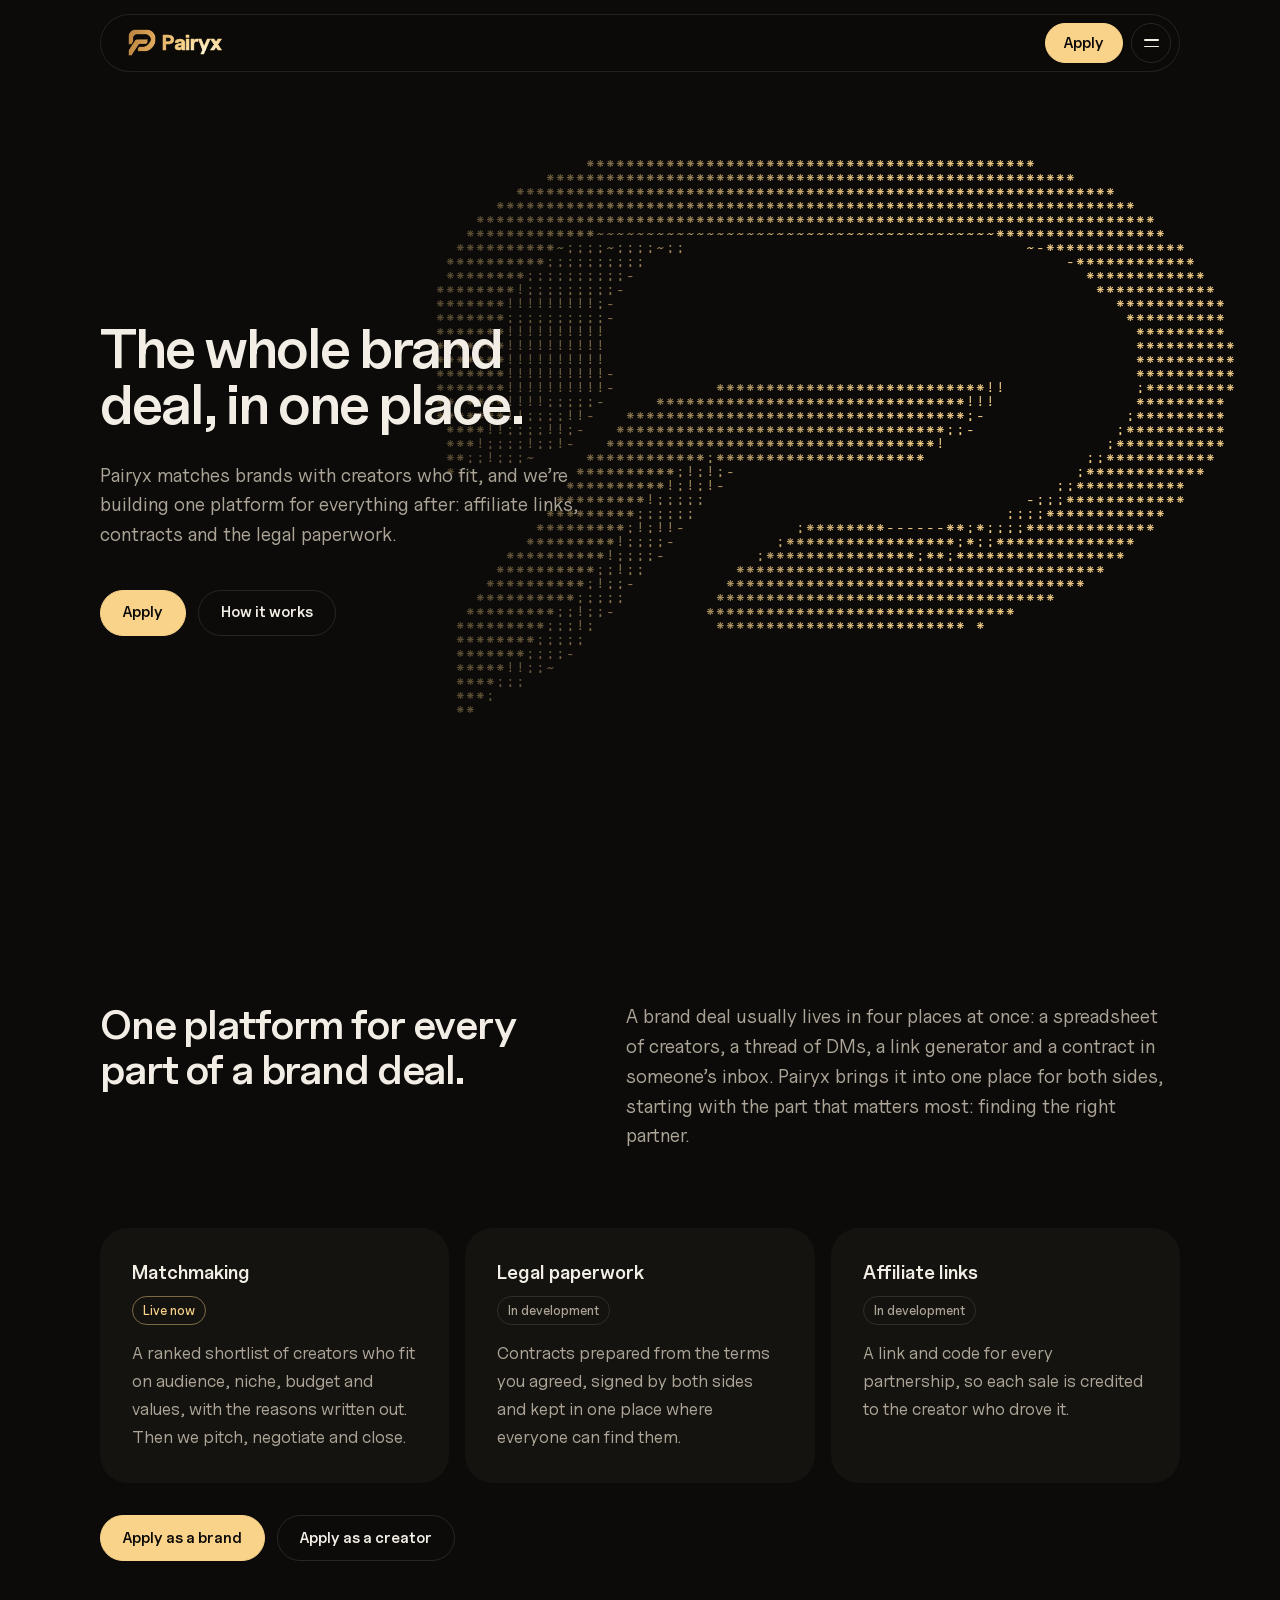
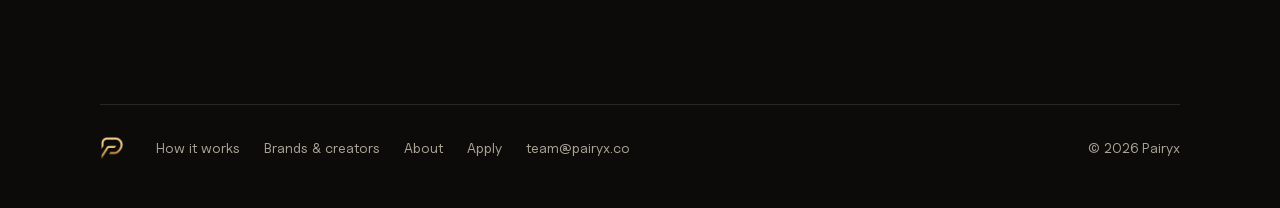
==== commit 7f38aa7f: "Black link preview, title-case titles, a heavier favicon The share image keeps its gold map and logo" ====
--- a/index.html
+++ b/index.html
@@ -3,24 +3,25 @@
 <head>
 <meta charset="utf-8">
 <meta name="viewport" content="width=device-width, initial-scale=1">
-<title>Pairyx: the whole brand deal, in one place</title>
+<title>Pairyx | The Whole Brand Deal, In One Place</title>
 <meta name="description" content="Pairyx matches brands with the creators who fit them, and is building one platform for the whole brand deal, from affiliate links to the legal paperwork.">
 <link rel="canonical" href="https://pairyx.co/">
 <meta property="og:type" content="website">
 <meta property="og:url" content="https://pairyx.co/">
-<meta property="og:title" content="Pairyx: the whole brand deal, in one place">
+<meta property="og:title" content="The Whole Brand Deal, In One Place">
 <meta property="og:description" content="Pairyx matches brands with the creators who fit them, and is building one platform for the whole brand deal, from affiliate links to the legal paperwork.">
-<meta property="og:image" content="https://pairyx.co/uploads/pairyx-og.png?v=2">
+<meta property="og:image" content="https://pairyx.co/uploads/pairyx-og-black.png">
 <meta property="og:image:width" content="1200">
 <meta property="og:image:height" content="630">
-<meta property="og:image:alt" content="The gold Pairyx logo over a global network world map">
+<meta property="og:image:alt" content="The gold Pairyx logo over a world map on black">
 <meta name="twitter:card" content="summary_large_image">
-<meta name="twitter:title" content="Pairyx: the whole brand deal, in one place">
+<meta name="twitter:title" content="The Whole Brand Deal, In One Place">
 <meta name="twitter:description" content="Pairyx matches brands with the creators who fit them, and is building one platform for the whole brand deal, from affiliate links to the legal paperwork.">
-<meta name="twitter:image" content="https://pairyx.co/uploads/pairyx-og.png?v=2">
-<meta name="twitter:image:alt" content="The gold Pairyx logo over a global network world map">
+<meta name="twitter:image" content="https://pairyx.co/uploads/pairyx-og-black.png">
+<meta name="twitter:image:alt" content="The gold Pairyx logo over a world map on black">
 <meta name="theme-color" content="#0c0b09">
-<link rel="icon" type="image/png" sizes="512x512" href="/uploads/favicon-big.png?v=4">
+<link rel="icon" type="image/png" sizes="512x512" href="/uploads/favicon-bold.png">
+<link rel="apple-touch-icon" href="/uploads/favicon-bold.png">
 <link rel="preconnect" href="https://fonts.googleapis.com">
 <link rel="preconnect" href="https://fonts.gstatic.com" crossorigin>
 <link rel="preload" href="/fonts/UncutSans-Variable.woff2" as="font" type="font/woff2" crossorigin>
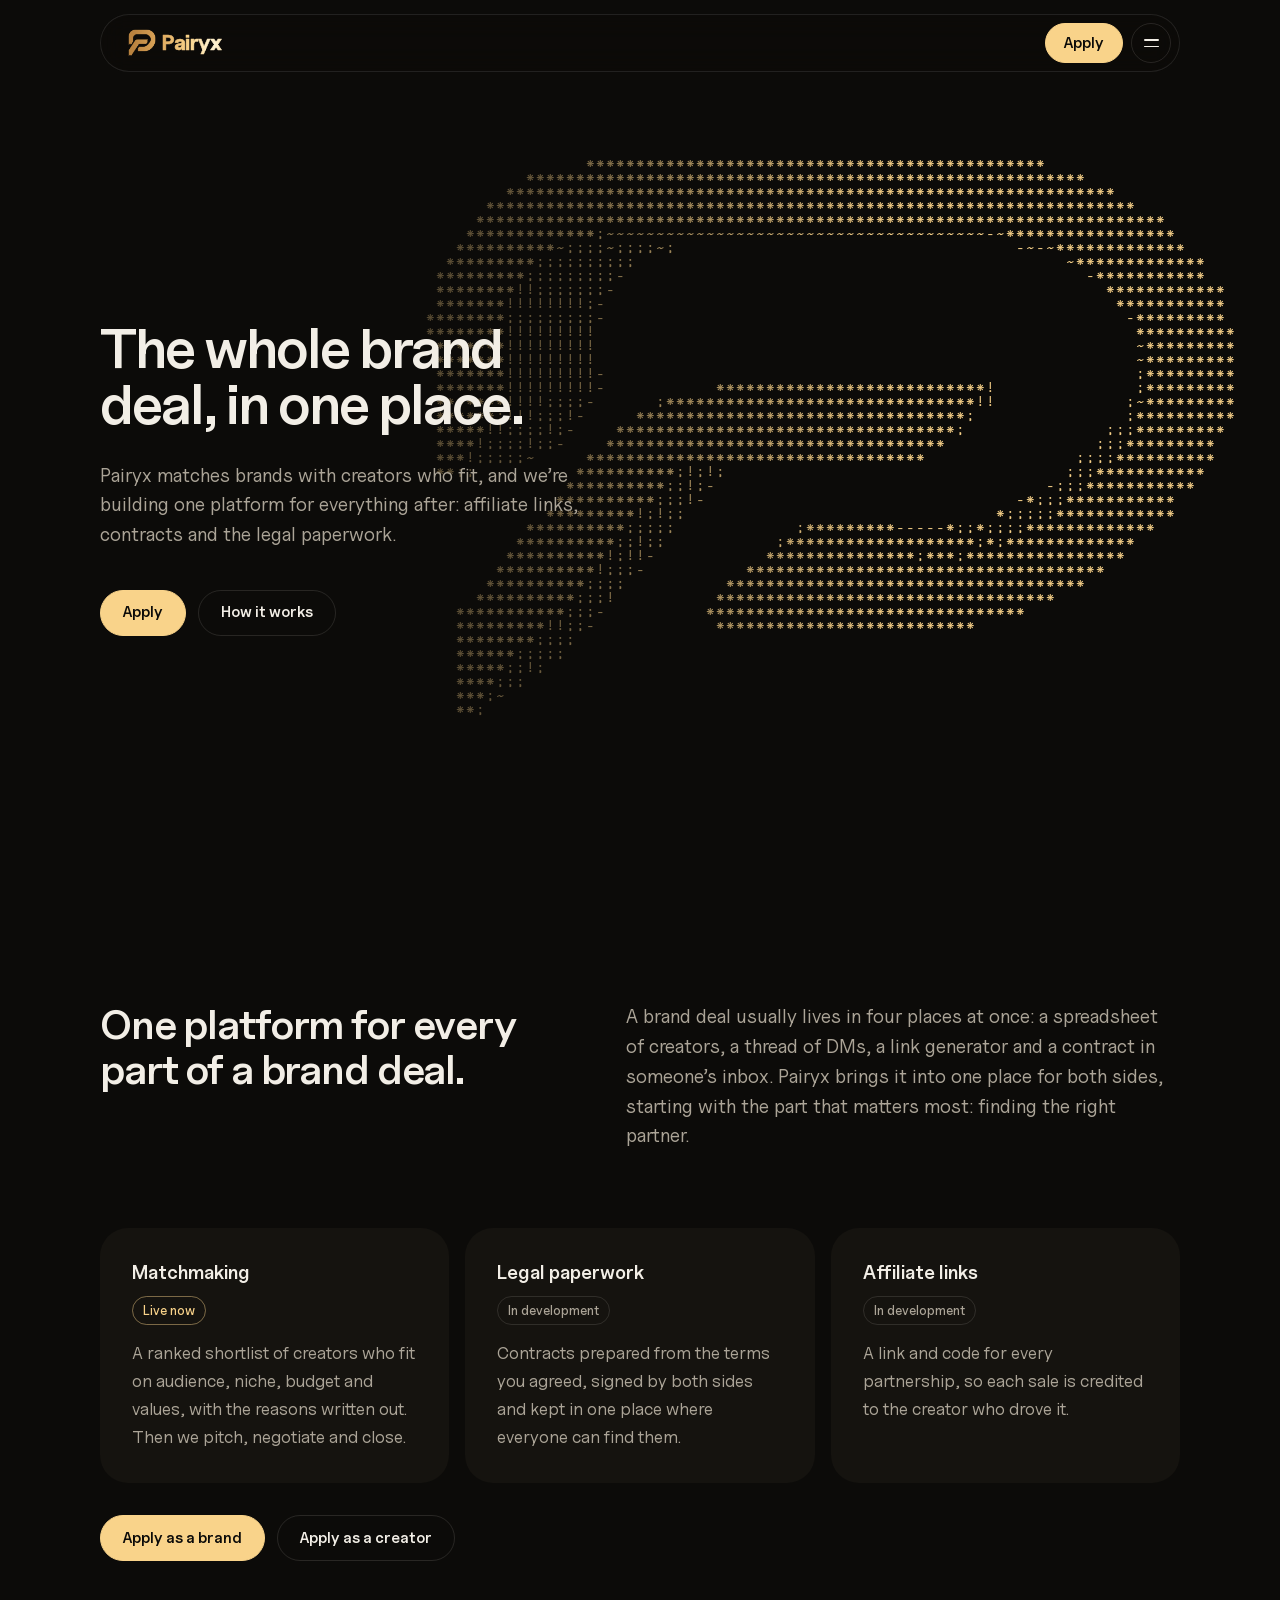
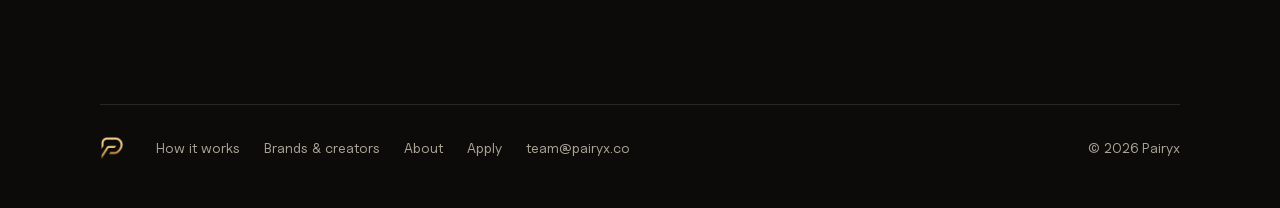
==== commit 1f2a7157: "Give the link preview the site's lockup The preview image's logo now matches the nav: a heavier P an" ====
--- a/index.html
+++ b/index.html
@@ -13,12 +13,12 @@
 <meta property="og:image" content="https://pairyx.co/uploads/pairyx-og-black.png">
 <meta property="og:image:width" content="1200">
 <meta property="og:image:height" content="630">
-<meta property="og:image:alt" content="The gold Pairyx logo over a world map on black">
+<meta property="og:image:alt" content="The Pairyx logo in gold over a world map on black">
 <meta name="twitter:card" content="summary_large_image">
 <meta name="twitter:title" content="The Whole Brand Deal, In One Place">
 <meta name="twitter:description" content="Pairyx matches brands with the creators who fit them, and is building one platform for the whole brand deal, from affiliate links to the legal paperwork.">
 <meta name="twitter:image" content="https://pairyx.co/uploads/pairyx-og-black.png">
-<meta name="twitter:image:alt" content="The gold Pairyx logo over a world map on black">
+<meta name="twitter:image:alt" content="The Pairyx logo in gold over a world map on black">
 <meta name="theme-color" content="#0c0b09">
 <link rel="icon" type="image/png" sizes="512x512" href="/uploads/favicon-bold.png">
 <link rel="apple-touch-icon" href="/uploads/favicon-bold.png">
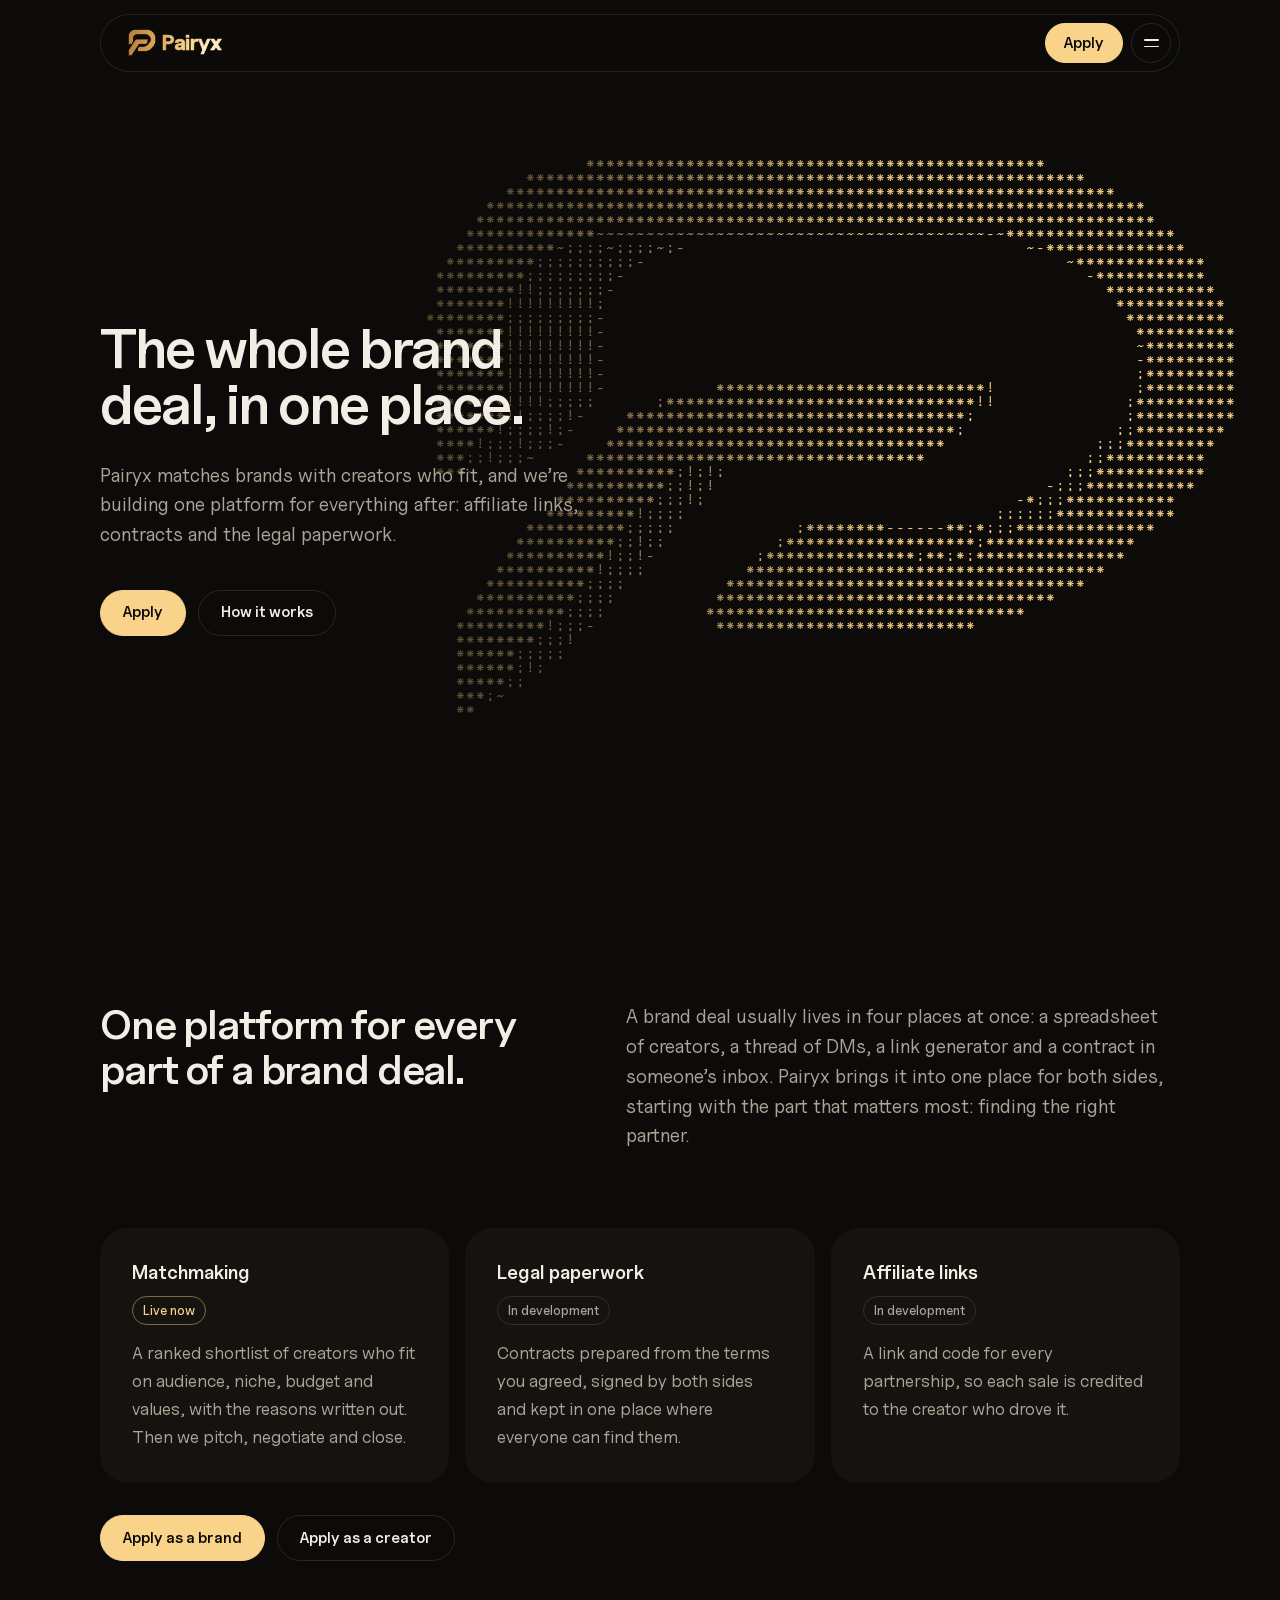
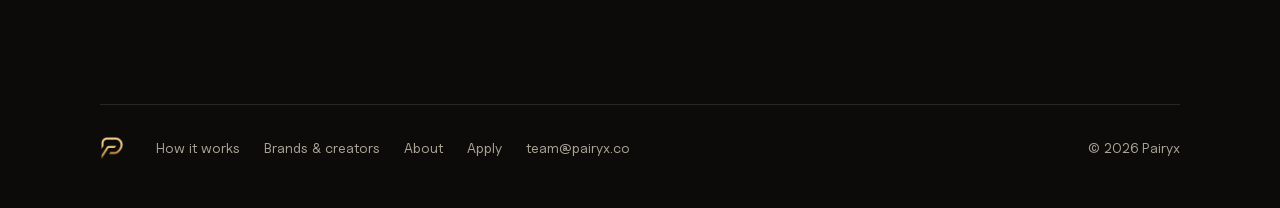
==== commit 6225374a: "Centre the preview's wordmark, match its gold, new tagline In the link preview image the P and "Pair" ====
--- a/index.html
+++ b/index.html
@@ -3,19 +3,19 @@
 <head>
 <meta charset="utf-8">
 <meta name="viewport" content="width=device-width, initial-scale=1">
-<title>Pairyx | The Whole Brand Deal, In One Place</title>
+<title>Pairyx | Match With Brands That Fit</title>
 <meta name="description" content="Pairyx matches brands with the creators who fit them, and is building one platform for the whole brand deal, from affiliate links to the legal paperwork.">
 <link rel="canonical" href="https://pairyx.co/">
 <meta property="og:type" content="website">
 <meta property="og:url" content="https://pairyx.co/">
-<meta property="og:title" content="The Whole Brand Deal, In One Place">
+<meta property="og:title" content="Match With Brands That Fit">
 <meta property="og:description" content="Pairyx matches brands with the creators who fit them, and is building one platform for the whole brand deal, from affiliate links to the legal paperwork.">
 <meta property="og:image" content="https://pairyx.co/uploads/pairyx-og-black.png">
 <meta property="og:image:width" content="1200">
 <meta property="og:image:height" content="630">
 <meta property="og:image:alt" content="The Pairyx logo in gold over a world map on black">
 <meta name="twitter:card" content="summary_large_image">
-<meta name="twitter:title" content="The Whole Brand Deal, In One Place">
+<meta name="twitter:title" content="Match With Brands That Fit">
 <meta name="twitter:description" content="Pairyx matches brands with the creators who fit them, and is building one platform for the whole brand deal, from affiliate links to the legal paperwork.">
 <meta name="twitter:image" content="https://pairyx.co/uploads/pairyx-og-black.png">
 <meta name="twitter:image:alt" content="The Pairyx logo in gold over a world map on black">
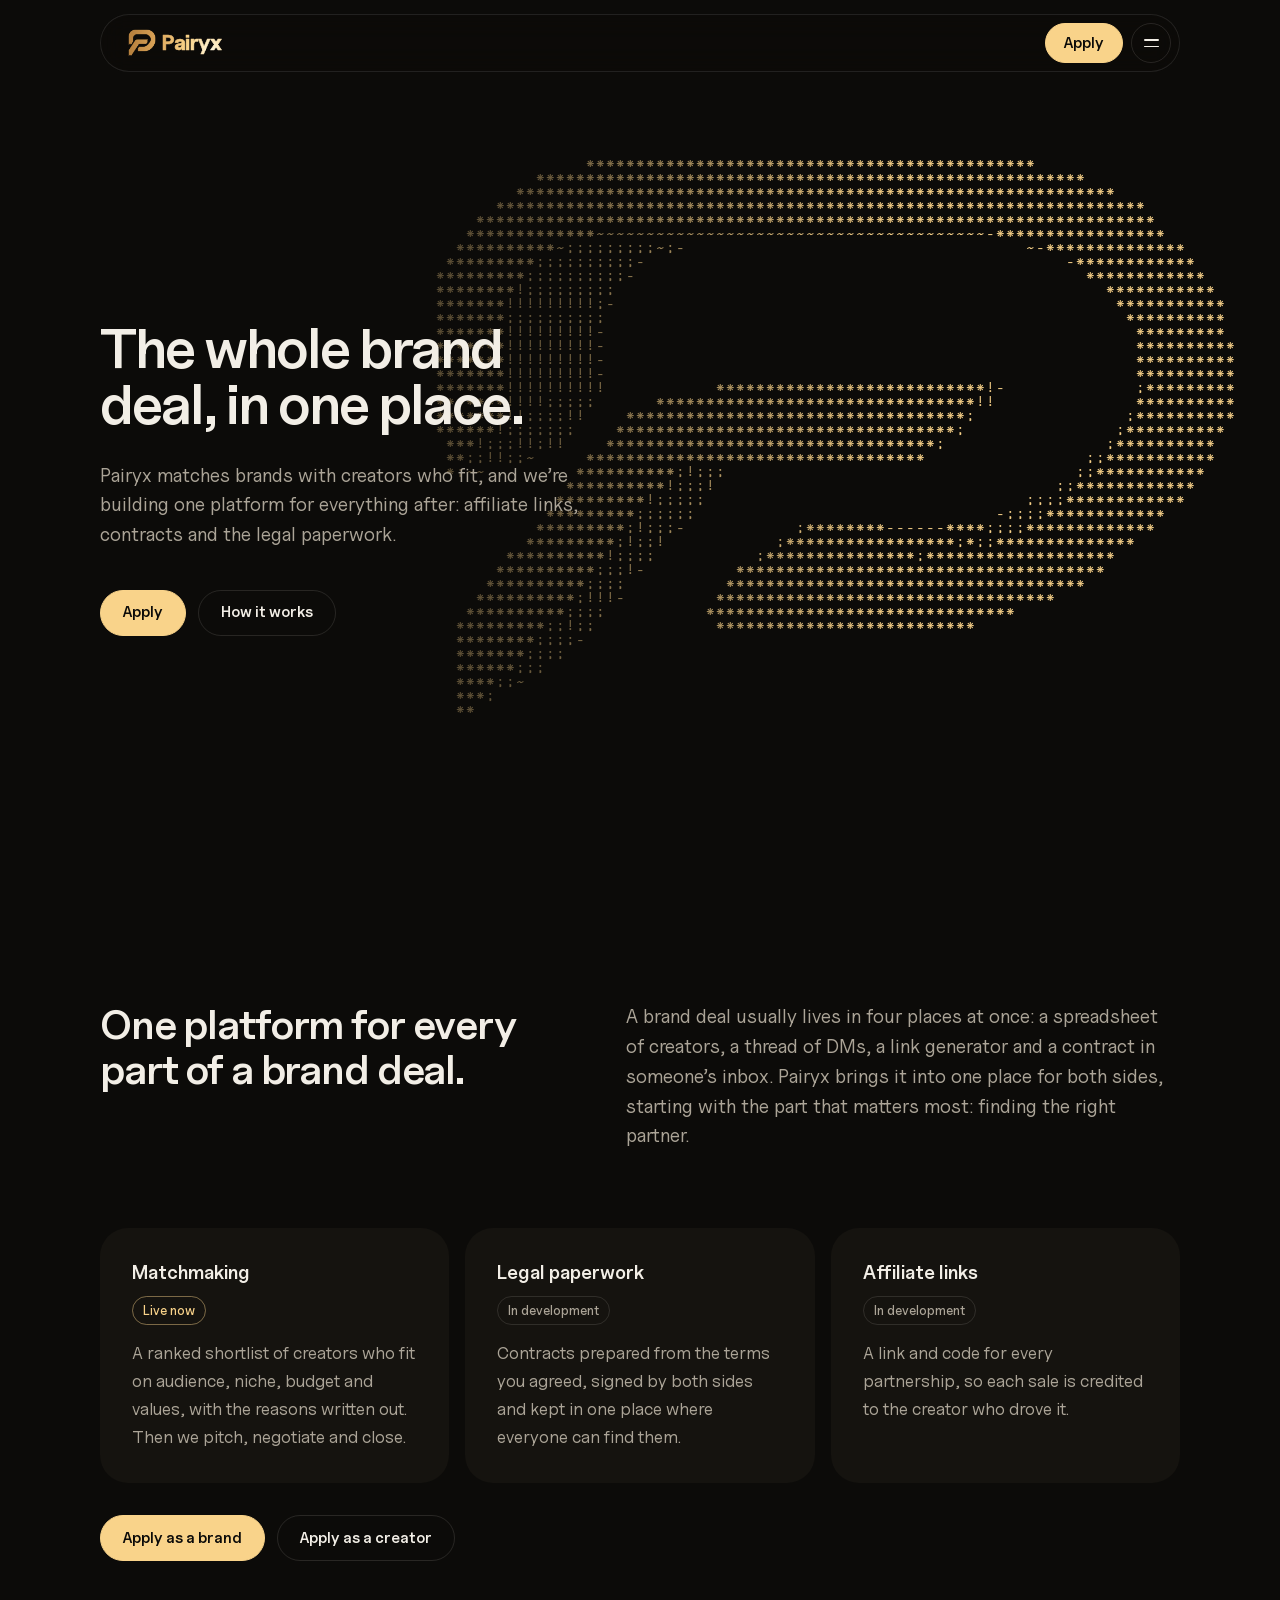
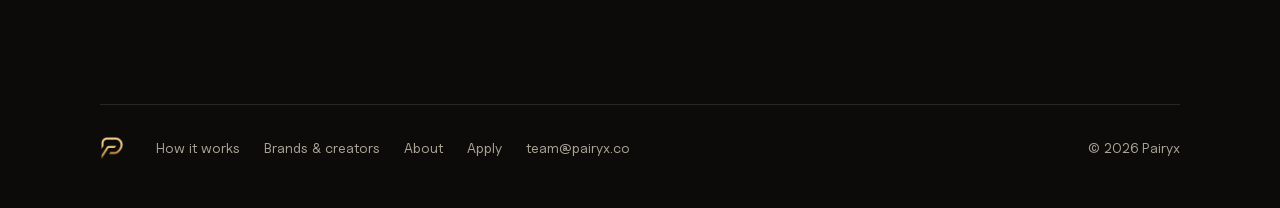
==== commit aeac3ccc: "Space the platform list from its intro on How it works The single-column list under "The platform we" ====
--- a/index.html
+++ b/index.html
@@ -26,7 +26,7 @@
 <link rel="preconnect" href="https://fonts.gstatic.com" crossorigin>
 <link rel="preload" href="/fonts/UncutSans-Variable.woff2" as="font" type="font/woff2" crossorigin>
 <link href="https://fonts.googleapis.com/css2?family=Space+Mono&amp;display=swap" rel="stylesheet">
-<link rel="stylesheet" href="/styles.css?v=9">
+<link rel="stylesheet" href="/styles.css?v=10">
 </head>
 <body>
 <a class="skip" href="#main">Skip to content</a>
--- a/styles.css
+++ b/styles.css
@@ -172,7 +172,8 @@
 .status { display: inline-block; margin-top: 10px; padding: 3px 10px; border-radius: 99px; border: 1px solid var(--line); font-size: 13px; font-weight: 500; letter-spacing: 0; color: var(--ink-2); vertical-align: middle; }
 .status.is-live { border-color: rgba(249, 211, 138, 0.45); color: var(--gold); }
 dt .status { margin: 0 0 0 8px; }
-.terms-1 { margin-top: 28px; grid-template-columns: minmax(0, 1fr) !important; gap: 22px; }
+/* the single-column list under a paragraph; the double class beats .terms { margin: 0 } */
+.terms.terms-1 { margin-top: 32px; grid-template-columns: minmax(0, 1fr); gap: 24px; }
 .sides-brief { margin-top: clamp(56px, 7vw, 88px); display: grid; grid-template-columns: repeat(2, minmax(0, 1fr)); gap: 40px 64px; }
 .sides-brief p { margin-top: 10px; color: var(--ink-2); max-width: 30em; }
 .sides-brief .textlink { display: inline-block; margin-top: 16px; }
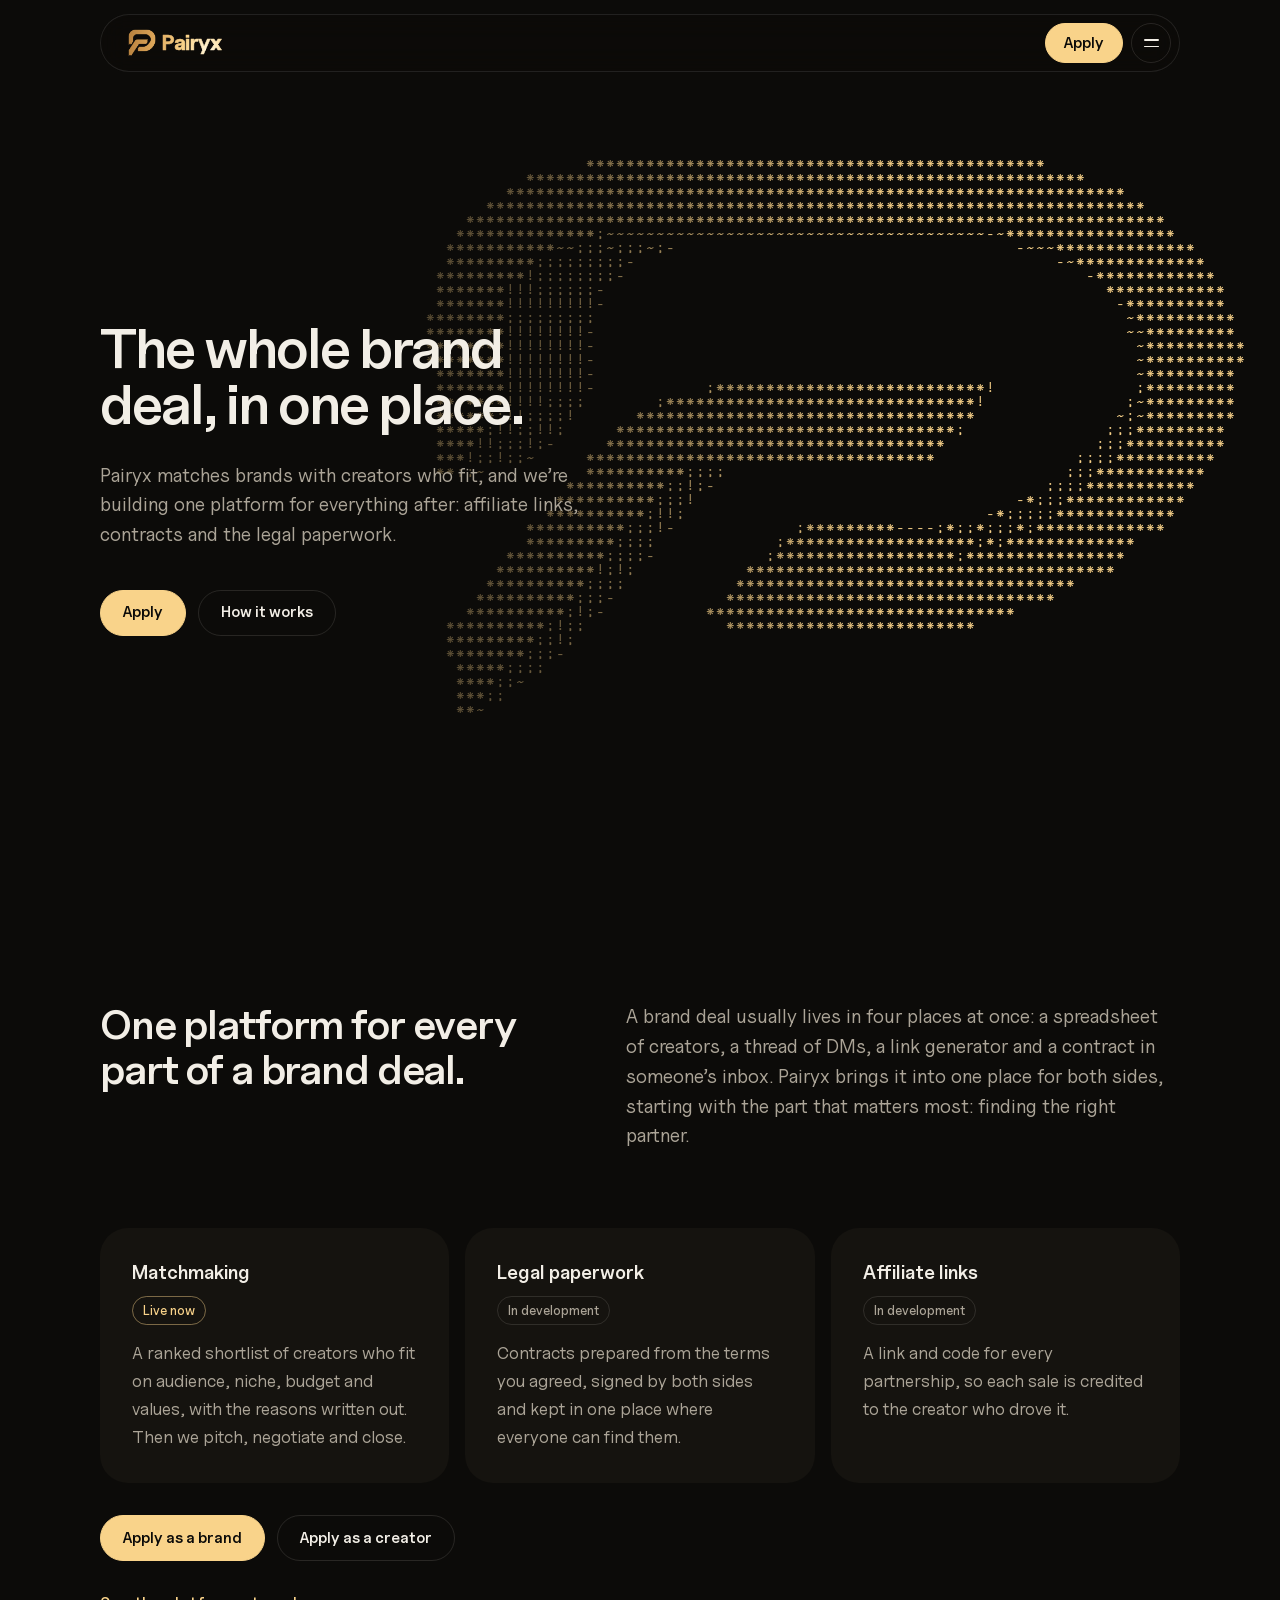
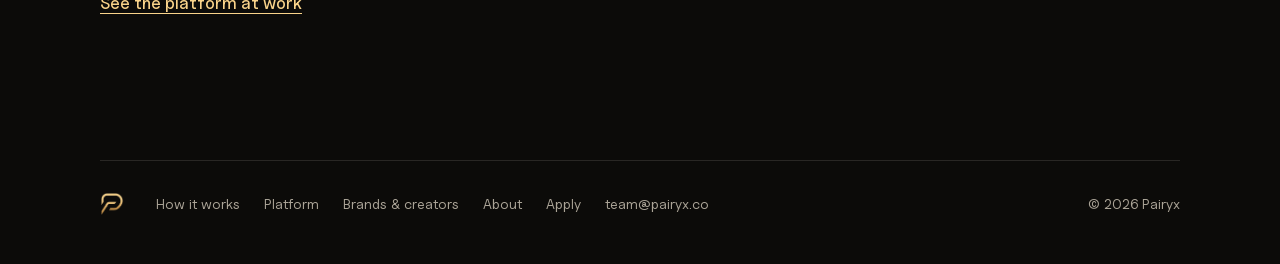
==== commit 258529e7: "Add a Platform page with looping clips of the portal Four short, silent walkthroughs of the portal (" ====
--- a/index.html
+++ b/index.html
@@ -26,7 +26,7 @@
 <link rel="preconnect" href="https://fonts.gstatic.com" crossorigin>
 <link rel="preload" href="/fonts/UncutSans-Variable.woff2" as="font" type="font/woff2" crossorigin>
 <link href="https://fonts.googleapis.com/css2?family=Space+Mono&amp;display=swap" rel="stylesheet">
-<link rel="stylesheet" href="/styles.css?v=10">
+<link rel="stylesheet" href="/styles.css?v=13">
 </head>
 <body>
 <a class="skip" href="#main">Skip to content</a>
@@ -38,6 +38,7 @@
     <button class="nav-toggle" type="button" aria-expanded="false" aria-controls="nav-links" aria-label="Menu"><span></span><span></span></button>
     <nav class="links" id="nav-links" aria-label="Main">
       <a href="/how-it-works/"><span class="t">How it works</span><span class="sub">From brief to signed contract</span></a>
+      <a href="/platform/"><span class="t">Platform</span><span class="sub">The portal, in four short clips</span></a>
       <a href="/brands-and-creators/"><span class="t">Brands &amp; creators</span><span class="sub">What each side tells us</span></a>
       <a href="/about/"><span class="t">About</span><span class="sub">The three founders</span></a>
     </nav>
@@ -87,6 +88,7 @@
         <a class="btn btn-gold" href="/apply/?role=brand">Apply as a brand</a>
         <a class="btn" href="/apply/?role=creator">Apply as a creator</a>
       </div>
+      <p class="more"><a class="textlink" href="/platform/">See the platform at work</a></p>
     </div>
   </section>
 </main>
@@ -96,6 +98,7 @@
     <a href="/" aria-label="Pairyx home"><img src="/uploads/PL-tight.png" alt="" width="24" height="24"></a>
     <nav aria-label="Footer">
       <a href="/how-it-works/">How it works</a>
+      <a href="/platform/">Platform</a>
       <a href="/brands-and-creators/">Brands &amp; creators</a>
       <a href="/about/">About</a>
       <a href="/apply/">Apply</a>
@@ -105,6 +108,6 @@
   </div>
 </footer>
 
-<script src="/app.js?v=8"></script>
+<script src="/app.js?v=10"></script>
 </body>
 </html>
--- a/styles.css
+++ b/styles.css
@@ -112,7 +112,7 @@
 /* the menu */
 .links, .menu-foot { display: none; }
 .nav.is-open .nav-pill { display: grid; grid-template-columns: minmax(0, 1fr) auto auto; align-items: center; gap: 8px; border-radius: 30px; background: var(--black-2); padding-bottom: 26px; }
-.nav.is-open .links { display: grid; grid-column: 1 / -1; grid-template-columns: repeat(3, minmax(0, 1fr)); gap: 8px 32px; margin: 32px 0 0; padding-right: 18px; }
+.nav.is-open .links { display: grid; grid-column: 1 / -1; grid-template-columns: repeat(2, minmax(0, 1fr)); gap: 22px 32px; margin: 32px 0 0; padding-right: 18px; }
 .links a { display: block; padding: 6px 0; color: var(--ink); text-decoration: none; transition: opacity .35s var(--ease-quart); }
 .links .t { display: inline-block; font-size: clamp(30px, 3vw, 40px); font-weight: 600; letter-spacing: -0.035em; line-height: 1.05; transition: transform .5s var(--ease-quart), color .3s; }
 .links .sub { display: block; margin-top: 8px; font-size: 15px; line-height: 1.4; color: var(--ink-2); transition: color .3s; }
@@ -127,6 +127,36 @@
   .links a:hover .sub { color: var(--ink); }
 }
 .links a:focus-visible .t { transform: translateX(12px); color: var(--gold); }
+
+/* ---------------------------------------------------------------- platform clips */
+
+/* Each clip: a short silent loop of the portal under a line of words, in a
+   column narrower than the page but wide enough that its screens stay legible.
+   The loop plays only while it's on screen (app.js), and can always be paused. */
+.clip-sec { padding: clamp(40px, 6vw, 80px) 0; }
+.clip-text, .clip { max-width: 800px; }
+.clip-text { display: grid; grid-template-columns: minmax(0, 5fr) minmax(0, 6fr); gap: 14px 48px; align-items: end; margin-bottom: 28px; }
+.clip-text h2 { grid-column: 1; font-size: clamp(26px, 2.4vw, 34px); }
+.clip-text .status { grid-column: 1; justify-self: start; margin: 0; }
+.clip-text p { grid-column: 2; grid-row: 1 / span 2; max-width: 34em; color: var(--ink-2); }
+.clip { position: relative; margin: 0; aspect-ratio: 16 / 10; border-radius: 22px; overflow: hidden; background: var(--black); border: 1px solid rgba(242, 238, 230, 0.1); }
+.clip video { display: block; width: 100%; height: 100%; object-fit: cover; }
+.clip-toggle {
+  position: absolute; right: 14px; bottom: 16px; width: 44px; height: 44px; padding: 0; border-radius: 50%;
+  border: 1px solid rgba(242, 238, 230, 0.18); background: rgba(12, 11, 9, 0.62); color: var(--ink);
+  -webkit-backdrop-filter: blur(10px); backdrop-filter: blur(10px);
+  display: grid; place-items: center; cursor: pointer; opacity: 0; transition: opacity .3s, background-color .2s;
+}
+.clip:hover .clip-toggle, .clip-toggle:focus-visible, .clip:not(.is-playing) .clip-toggle { opacity: 1; }
+.clip-toggle:hover { background: rgba(12, 11, 9, 0.85); }
+.clip-toggle svg { grid-area: 1 / 1; width: 16px; height: 16px; fill: currentColor; }
+.clip-toggle .i-pause, .clip.is-playing .clip-toggle .i-play { display: none; }
+.clip.is-playing .clip-toggle .i-pause { display: block; }
+/* how far through the loop it is, as a hairline of gold */
+.clip-bar { position: absolute; left: 0; right: 0; bottom: 0; height: 2px; background: rgba(242, 238, 230, 0.08); }
+.clip-bar i { display: block; height: 100%; background: var(--gold); transform-origin: left; transform: scaleX(0); }
+.clip-note { padding-top: 0; }
+.more { margin-top: 28px; }
 
 /* ---------------------------------------------------------------- page scaffolding */
 
@@ -238,7 +268,8 @@
 /* ---------------------------------------------------------------- responsive */
 
 @media (max-width: 1099px) {
-  .intro, .split { grid-template-columns: minmax(0, 1fr); }
+  .intro, .split, .clip-text { grid-template-columns: minmax(0, 1fr); }
+  .clip-text p { grid-column: 1; grid-row: auto; max-width: 36em; }
   .terms { grid-template-columns: repeat(2, minmax(0, 1fr)); }
   /* founders become wide cards, photo beside the words */
   .founders { grid-template-columns: minmax(0, 1fr); max-width: 760px; }
@@ -288,6 +319,9 @@
   .steps li { grid-template-columns: 48px minmax(0, 1fr); gap: 0 16px; }
   .steps li::before { font-size: 36px; }
   .actions .btn { flex: 1 1 auto; }
+  .clip-sec { padding: 36px 0; }
+  .clip { border-radius: 16px; aspect-ratio: 1 / 1; }   /* the phone cut is square (app.js) */
+  @media (hover: none) { .clip-toggle { opacity: 1; } }
 }
 @media (max-width: 599px) {
   /* founders stack again: the photo leads, a little shorter than square */
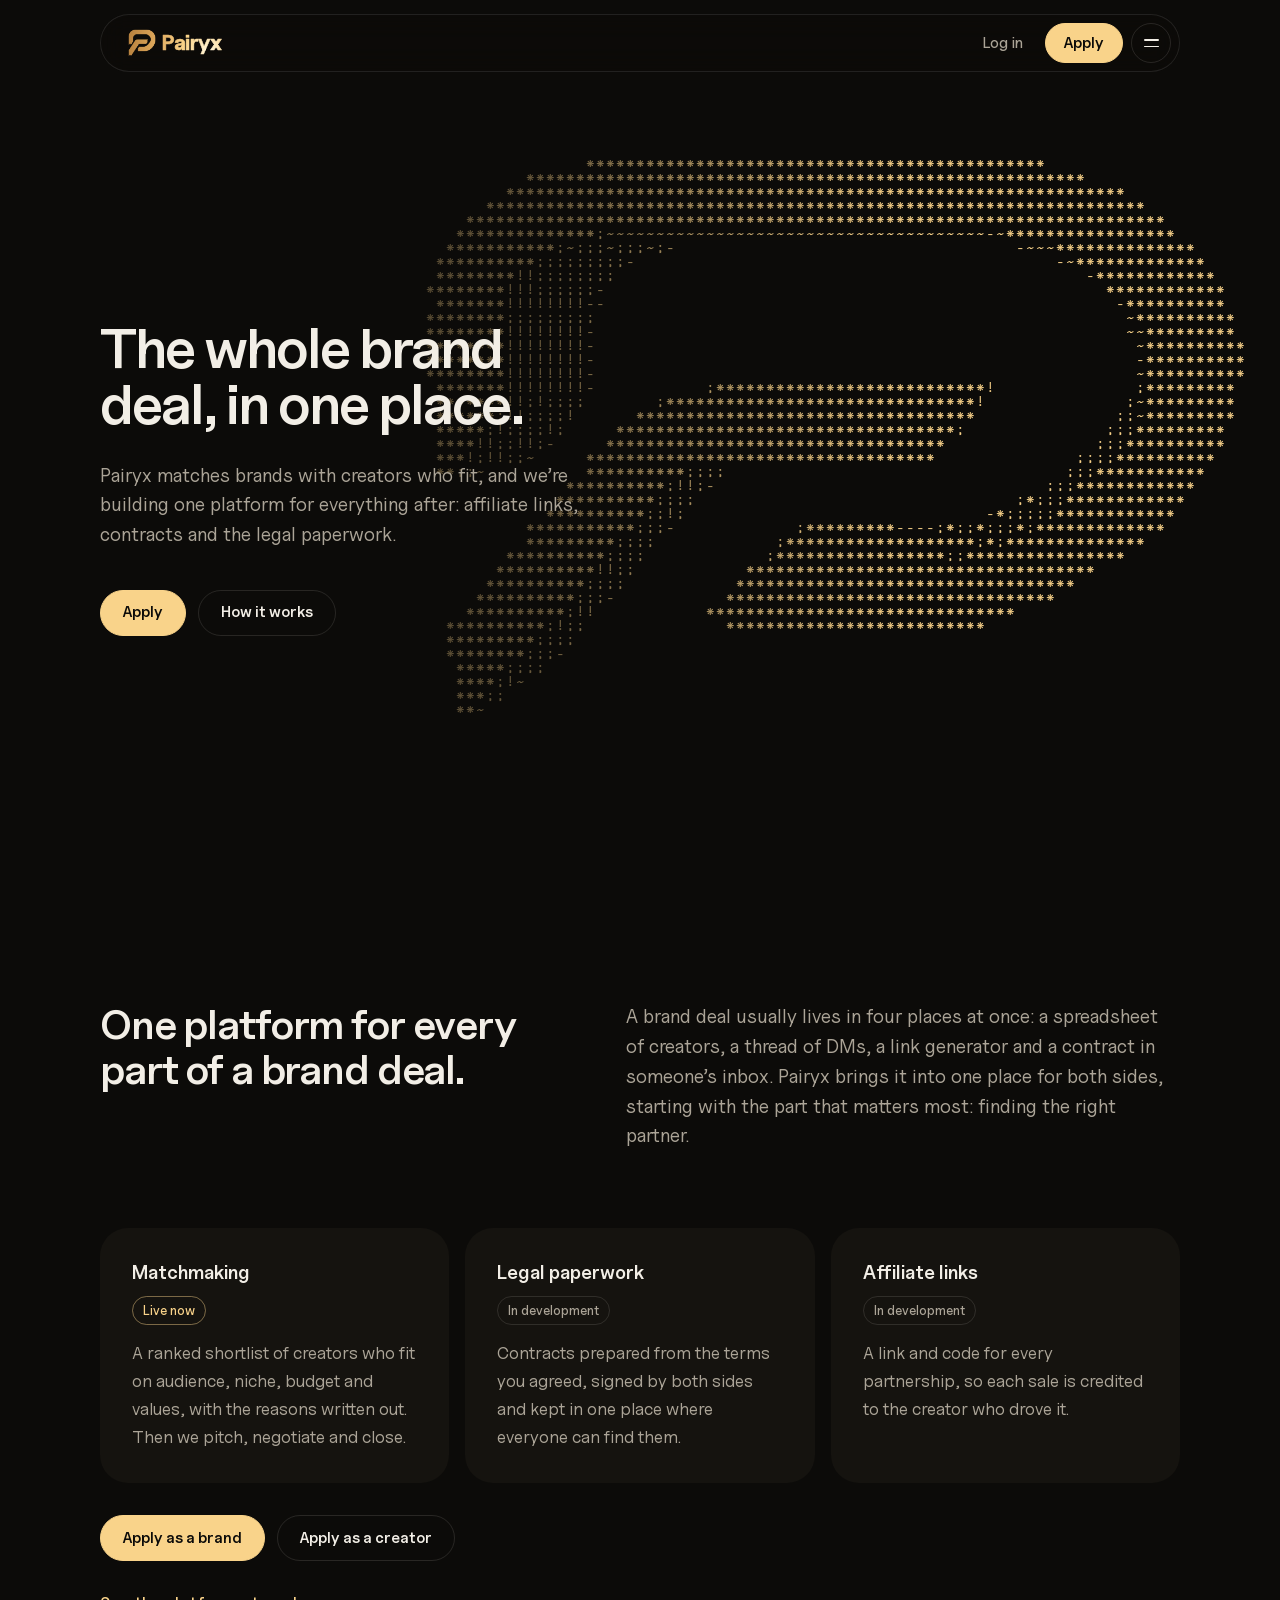
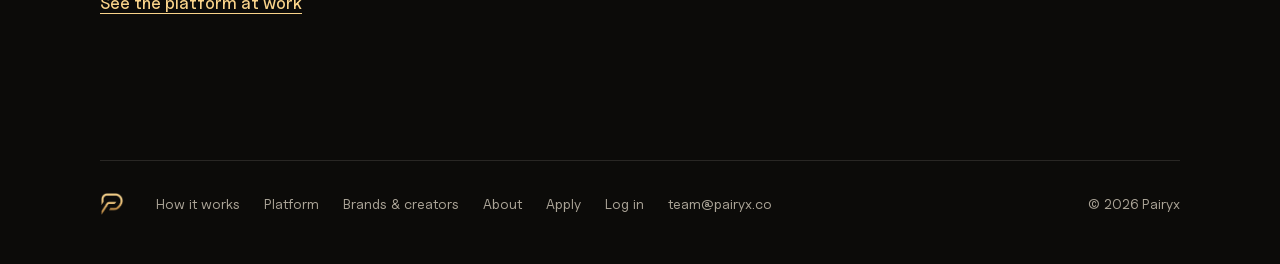
==== commit 3b25f421: "Add a Log in link to the portal at app.pairyx.co A quiet link beside Apply in the nav pill, in the m" ====
--- a/index.html
+++ b/index.html
@@ -26,7 +26,7 @@
 <link rel="preconnect" href="https://fonts.gstatic.com" crossorigin>
 <link rel="preload" href="/fonts/UncutSans-Variable.woff2" as="font" type="font/woff2" crossorigin>
 <link href="https://fonts.googleapis.com/css2?family=Space+Mono&amp;display=swap" rel="stylesheet">
-<link rel="stylesheet" href="/styles.css?v=13">
+<link rel="stylesheet" href="/styles.css?v=14">
 </head>
 <body>
 <a class="skip" href="#main">Skip to content</a>
@@ -34,6 +34,7 @@
 <header class="nav" id="nav">
   <div class="nav-pill">
     <a class="brand" href="/" aria-label="Pairyx home"><svg class="lockup" viewBox="0 0 98 30" width="98" height="30" aria-hidden="true" focusable="false"><defs><radialGradient id="px-light" gradientUnits="userSpaceOnUse" cx="30" cy="8" r="80"><stop class="s0" offset="0" stop-color="#fff5d8"/><stop class="s1" offset=".3" stop-color="#f9d38a"/><stop class="s2" offset=".72" stop-color="#d9a256"/><stop class="s3" offset="1" stop-color="#b8823f"/></radialGradient><filter id="px-bold" x="-10%" y="-10%" width="120%" height="120%"><feMorphology operator="dilate" radius="0.75"/></filter><mask id="px-p" maskUnits="userSpaceOnUse" x="0" y="0" width="32" height="30"><image href="/uploads/PL-tight.png" x="1" y="1" width="28" height="28" filter="url(#px-bold)"/></mask></defs><g fill="url(#px-light)"><rect width="32" height="30" mask="url(#px-p)"/><text x="35" y="22" stroke="url(#px-light)" stroke-width=".55" stroke-linejoin="round" paint-order="stroke">Pairyx</text></g></svg></a>
+    <a class="nav-login" href="https://app.pairyx.co/login">Log in</a>
     <a class="btn btn-gold" href="/apply/">Apply</a>
     <button class="nav-toggle" type="button" aria-expanded="false" aria-controls="nav-links" aria-label="Menu"><span></span><span></span></button>
     <nav class="links" id="nav-links" aria-label="Main">
@@ -42,7 +43,7 @@
       <a href="/brands-and-creators/"><span class="t">Brands &amp; creators</span><span class="sub">What each side tells us</span></a>
       <a href="/about/"><span class="t">About</span><span class="sub">The three founders</span></a>
     </nav>
-    <p class="menu-foot"><a href="mailto:team@pairyx.co">team@pairyx.co</a></p>
+    <p class="menu-foot"><a href="https://app.pairyx.co/login">Log in</a><a href="mailto:team@pairyx.co">team@pairyx.co</a></p>
   </div>
 </header>
 
@@ -102,6 +103,7 @@
       <a href="/brands-and-creators/">Brands &amp; creators</a>
       <a href="/about/">About</a>
       <a href="/apply/">Apply</a>
+      <a href="https://app.pairyx.co/login">Log in</a>
       <a href="mailto:team@pairyx.co">team@pairyx.co</a>
     </nav>
     <span>© 2026 Pairyx</span>
--- a/styles.css
+++ b/styles.css
@@ -102,6 +102,13 @@
 .lockup .s3 { stop-color: color-mix(in oklab, #b8823f, #d8d2c6 calc(var(--w) * 100%)); }
 .brand:hover .lockup { transform: scale(1.04); }
 .nav .btn { min-height: 40px; padding: 0 18px; }
+/* Log in: clients on their way to the portal. Quieter than Apply, which stays
+   the one gold action. With the menu open, and on phones too narrow for it
+   beside the logo, it sits in the menu's foot instead. */
+.nav-login { display: inline-flex; align-items: center; min-height: 40px; padding: 0 14px; border-radius: 100px; color: var(--ink-2); font: 500 15px/1 var(--font); text-decoration: none; transition: color .2s, background-color .2s; }
+.nav-login:hover { color: var(--ink); background: var(--veil); }
+.nav.is-open .nav-login { display: none; }
+@media (max-width: 379px) { .nav-login { display: none; } }
 
 .nav-toggle { display: inline-flex; width: 40px; height: 40px; border-radius: 50%; border: 1px solid var(--line); background: transparent; color: var(--ink); cursor: pointer; flex-direction: column; align-items: center; justify-content: center; gap: 5px; padding: 0; transition: border-color .2s, background-color .2s; }
 .nav-toggle:hover { border-color: rgba(242, 238, 230, 0.32); background: var(--veil); }
@@ -117,7 +124,7 @@
 .links .t { display: inline-block; font-size: clamp(30px, 3vw, 40px); font-weight: 600; letter-spacing: -0.035em; line-height: 1.05; transition: transform .5s var(--ease-quart), color .3s; }
 .links .sub { display: block; margin-top: 8px; font-size: 15px; line-height: 1.4; color: var(--ink-2); transition: color .3s; }
 .links a[aria-current="page"] .t { color: var(--gold); }
-.nav.is-open .menu-foot { display: block; grid-column: 1 / -1; margin: 22px 0 0; font-size: 15px; color: var(--ink-2); }
+.nav.is-open .menu-foot { display: flex; flex-wrap: wrap; gap: 0 28px; grid-column: 1 / -1; margin: 22px 0 0; font-size: 15px; color: var(--ink-2); }
 .menu-foot a { display: inline-flex; align-items: center; min-height: 44px; text-decoration: none; transition: color .2s; }
 .menu-foot a:hover { color: var(--ink); }
 /* pointing at a page slides its name along in gold and quiets the others */
@@ -344,6 +351,7 @@
   .nav .btn, .btn { min-height: 46px; }
   .nav .btn { min-height: 44px; }
   .nav-toggle { width: 44px; height: 44px; }
+  .nav-login { min-height: 44px; }
   .brand { min-height: 44px; padding-right: 6px; }
   .textlink { display: inline-flex; align-items: center; min-height: 44px; }
   p .textlink { display: inline; min-height: 0; }
